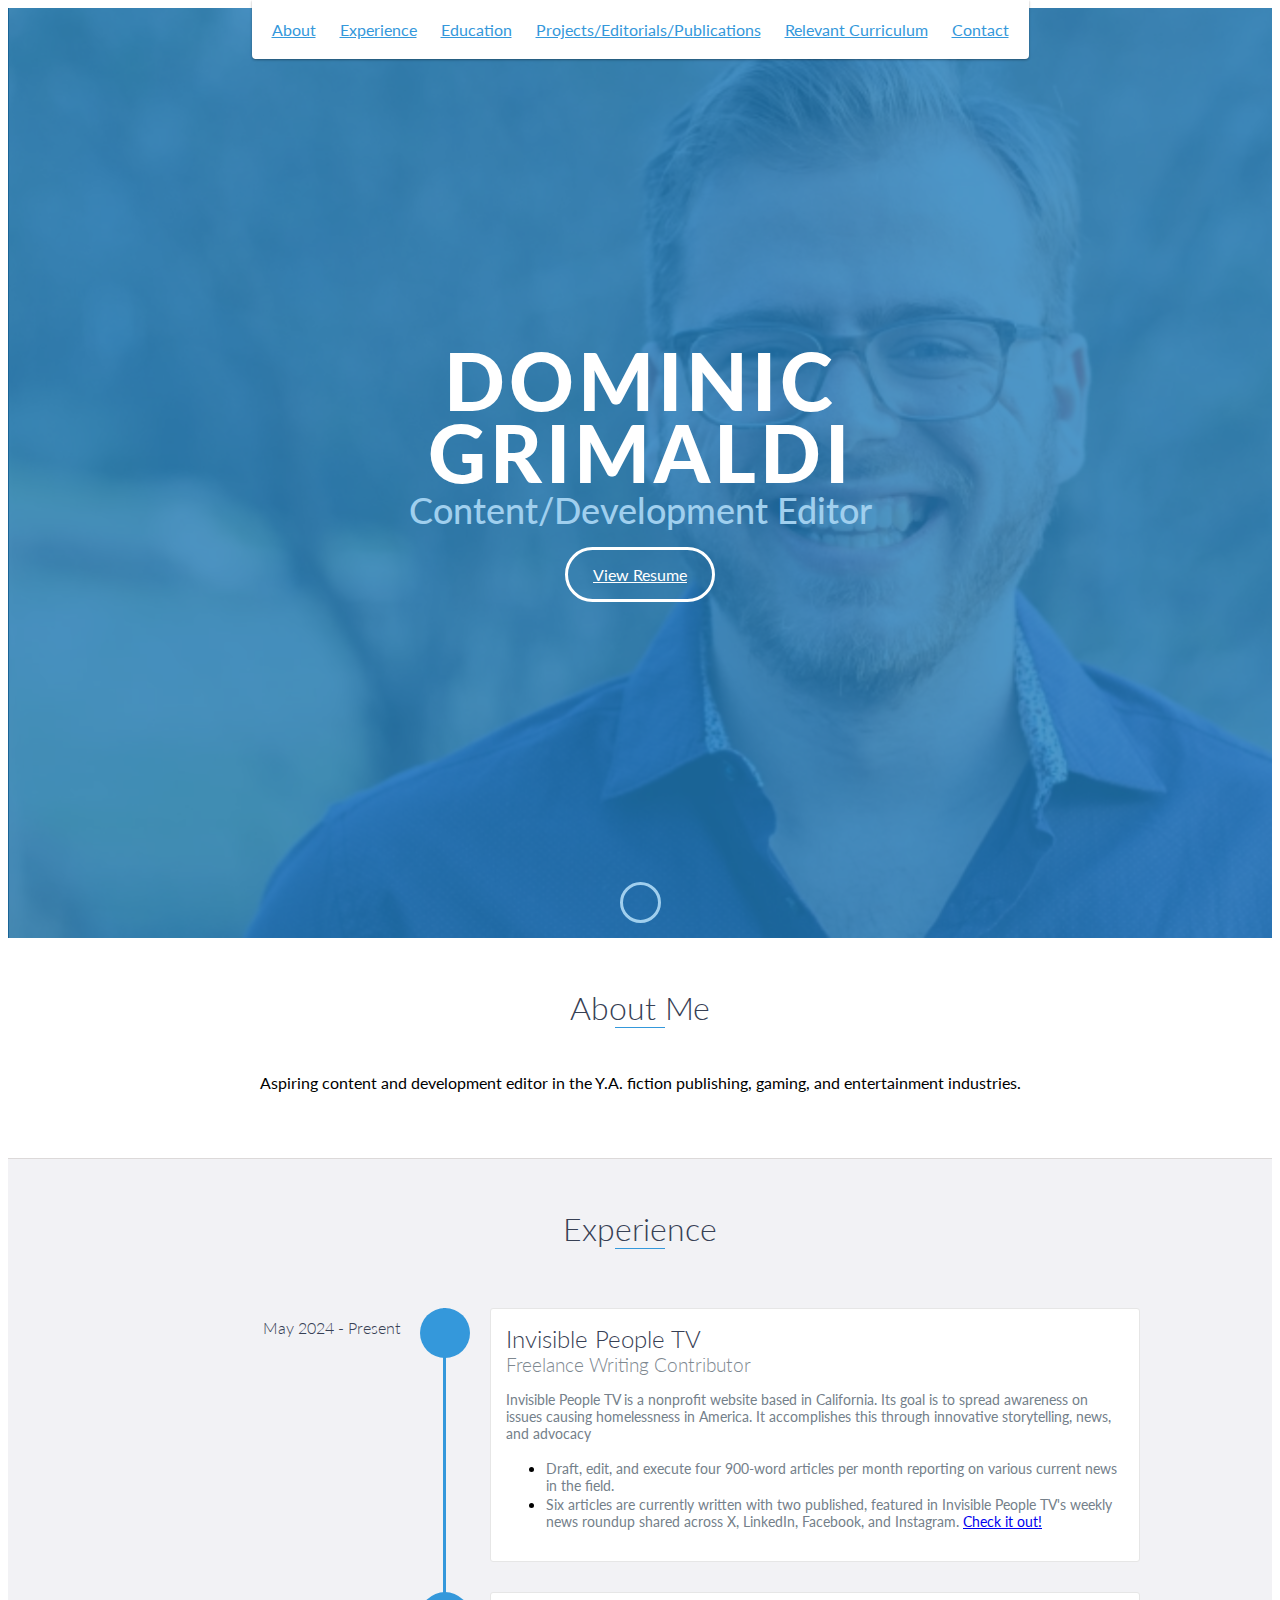
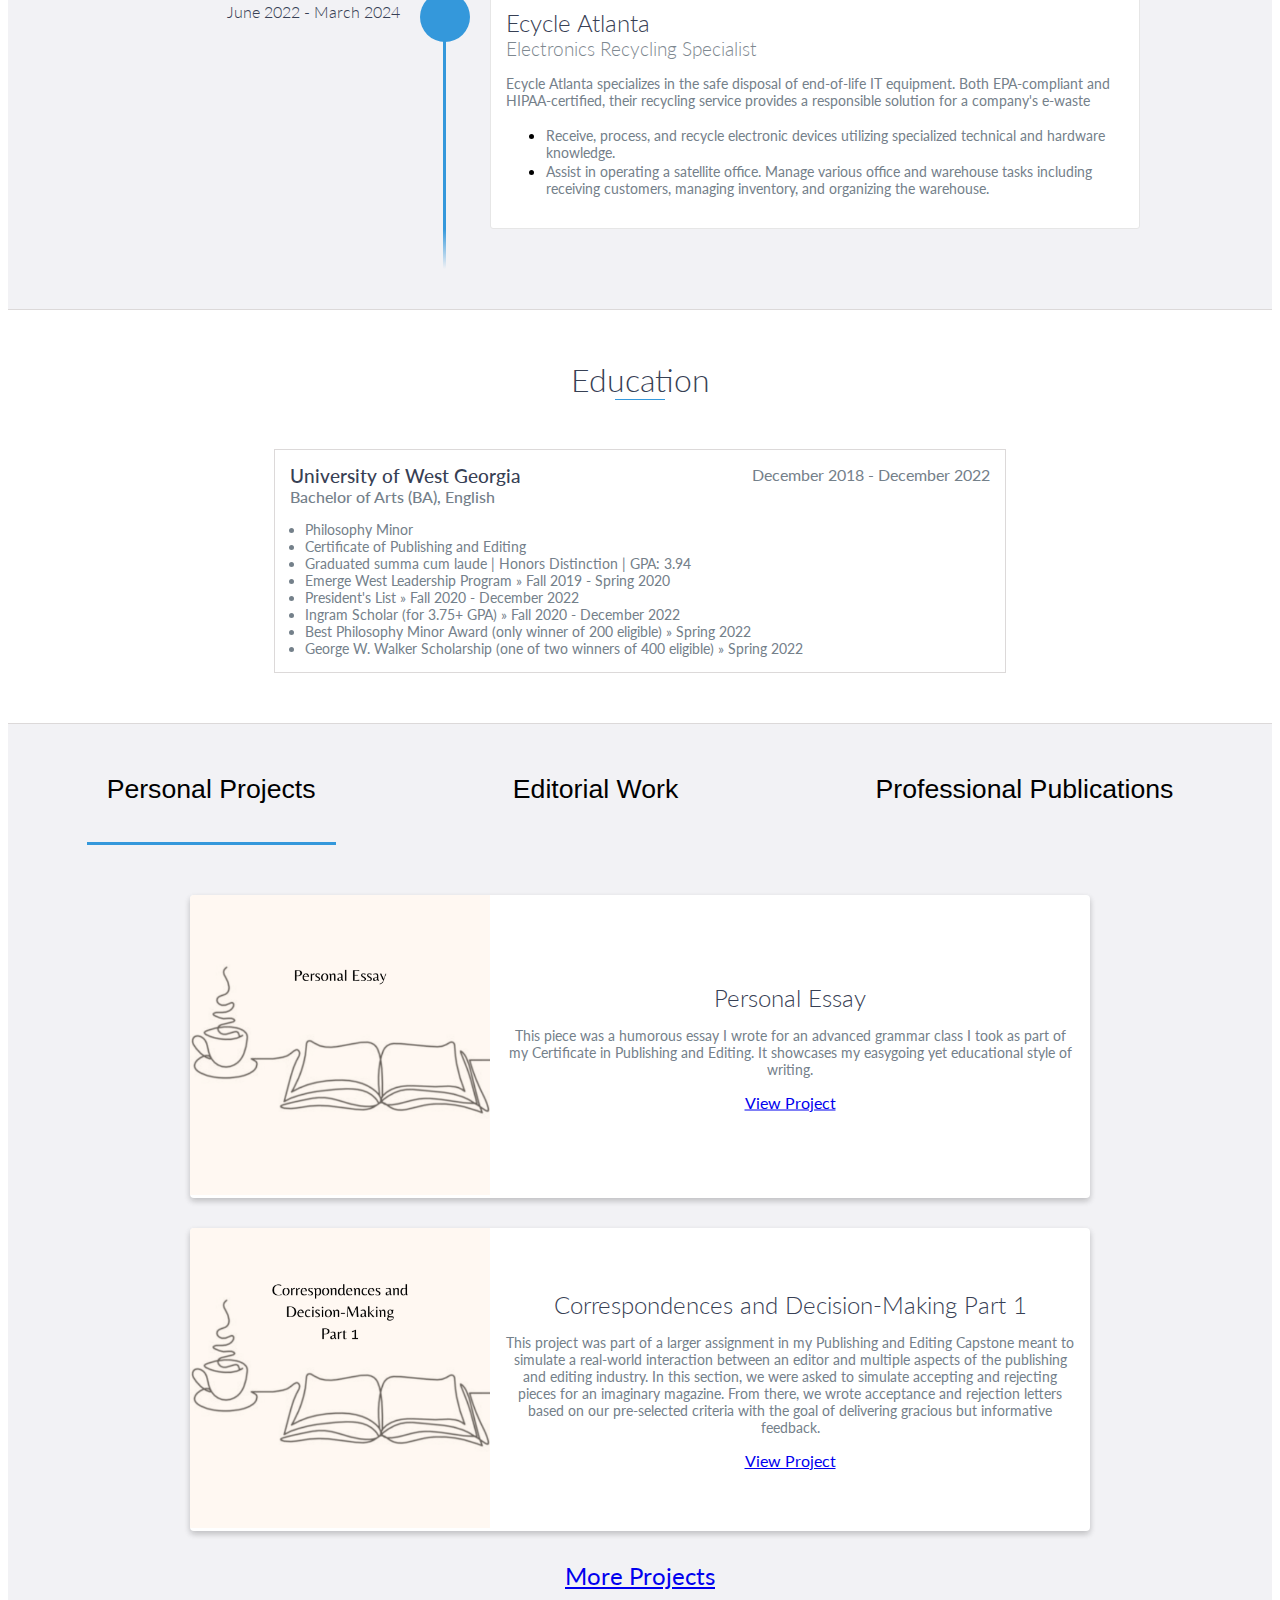
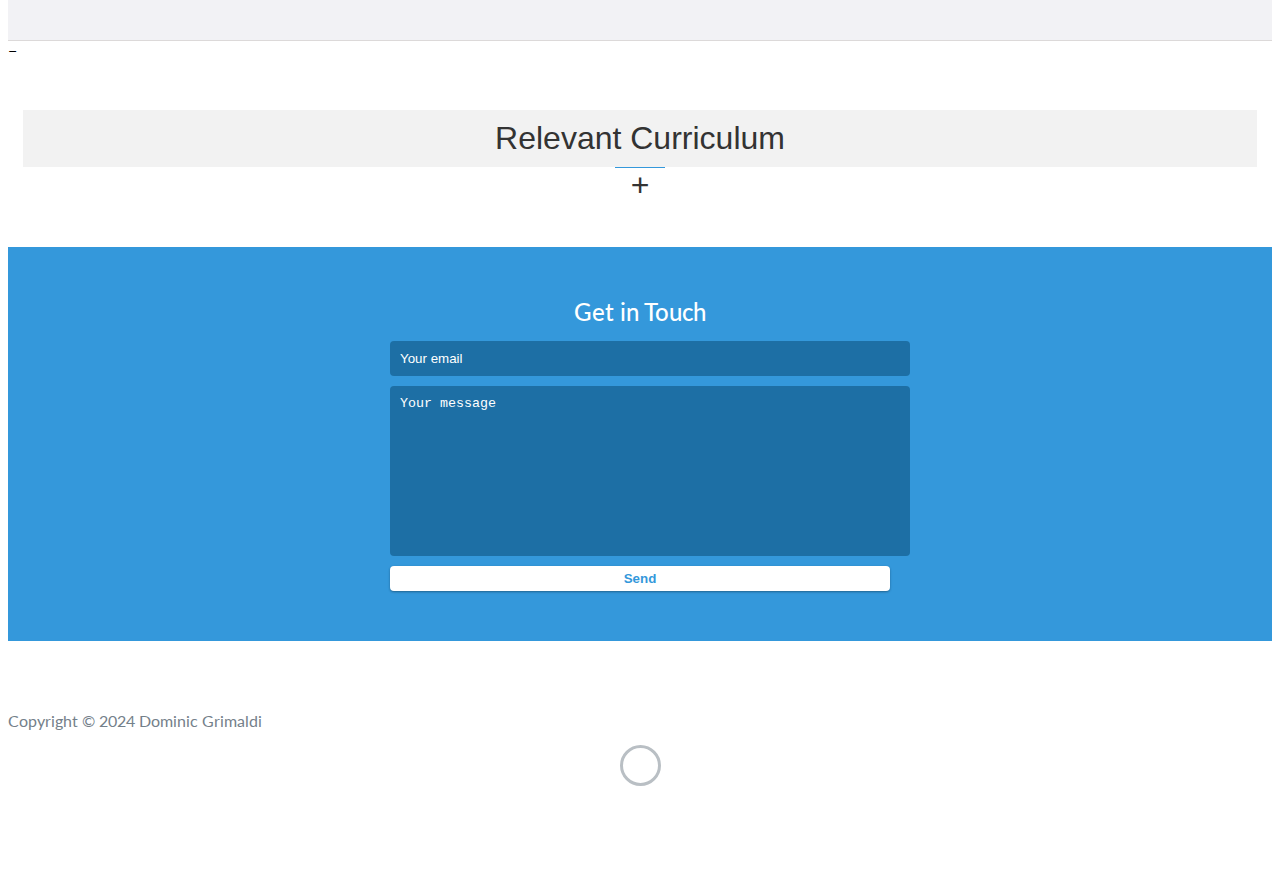
==== index.html @ 91a903ee "Portfolio additions" ====
<!DOCTYPE html>
<html class="no-js" lang="en">

<head>
    <meta charset="utf-8">
    <meta http-equiv="X-UA-Compatible" content="IE=edge">
    <meta name="viewport" content="width=device-width, initial-scale=1">
    <title>Dominic Grimaldi</title>
	<link rel="shortcut icon" href="favicon.ico" type="image/x-icon">
	<link rel="icon" href="favicon.ico" type="image/x-icon">
    <link href="https://fonts.googleapis.com/css?family=Lato:300,400,700,900" rel="stylesheet">
    <link rel="stylesheet" href="libs/font-awesome/css/font-awesome.min.css">
    <link href="css/bootstrap.min.css" rel="stylesheet">
    <link href="css/styles.css" rel="stylesheet">
</head>

<body>
    <div id="mobile-menu-open" class="shadow-large">
        <i class="fa fa-bars" aria-hidden="true"></i>
    </div>
    <!-- End #mobile-menu-toggle -->
    <header>
        <div id="mobile-menu-close">
            <span>Close</span> <i class="fa fa-times" aria-hidden="true"></i>
        </div>
        <ul id="menu" class="shadow">
            <li>
                <a href="#about">About</a>
            </li>
            <li>
                <a href="#experience">Experience</a>
            </li>
            <li>
                <a href="#education">Education</a>
            </li>
            <li>
                <a href="#projectsandmore">Projects/Editorials/Publications</a>
            </li>
            <li>
                <a href="#skills">Relevant Curriculum</a>
            </li>
            <li>
                <a href="#contact">Contact</a>
            </li>
        </ul>
    </header>
    <!-- End header -->

    <div id="lead">
        <div id="lead-content">
            <h1>Dominic Grimaldi</h1>
            <h2>Content/Development Editor</h2>
            <a href="Grimaldi_Dominic_Resume.pdf" target="_blank" class="btn-rounded-white">View Resume</a>
        </div>
        <!-- End #lead-content -->

        <div id="lead-overlay"></div>

        <div id="lead-down">
            <span>
                <i class="fa fa-chevron-down" aria-hidden="true"></i>
            </span>
        </div>
        <!-- End #lead-down -->
    </div>
    <!-- End #lead -->
    <div id="about">
        <h2 class="heading">About Me</h2>
            <div class="container">
                <p>
                    Aspiring content and development editor in the Y.A. fiction publishing, gaming, and entertainment industries.
                </p>
            </div>
    </div>
    <!-- End #about -->

    <div id="experience" class="background-alt">
        <h2 class="heading">Experience</h2>
        <div id="experience-timeline">
            <div data-date="May 2024 - Present">
                <h3>Invisible People TV</h3>
                <h4>Freelance Writing Contributor</h4>
                <p>
                    Invisible People TV is a nonprofit website based in California. Its goal is to spread awareness on issues causing
                    homelessness in America. It accomplishes this through innovative storytelling, news, and advocacy
                </p>
                <ul>
                    <li>
                        <p>Draft, edit, and execute four 900-word articles per month reporting on various current news in the field.</p>
                    </li>
                    <li>
                        <p>Six articles are currently written with two published, featured in Invisible People TV's weekly news roundup
                            shared across X, LinkedIn, Facebook, and Instagram.
                            <a href="https://invisiblepeople.tv/author/dominic-grimaldi/" target="_blank">Check it out!</a></p>
                    </li>
                </ul>
            </div>

            <div data-date="June 2022 - March 2024">
                <h3>Ecycle Atlanta</h3>
                <h4>Electronics Recycling Specialist</h4>
                <p>
                    Ecycle Atlanta specializes in the safe disposal of end-of-life IT equipment. Both EPA-compliant and HIPAA-certified,
their recycling service provides a responsible solution for a company's e-waste
                </p>
                <ul>
                    <li>
                        <p>Receive, process, and recycle electronic devices utilizing specialized technical and hardware knowledge.</p>
                    </li>
                    <li>
                        <p>Assist in operating a satellite office. Manage various office and warehouse tasks including receiving customers,
                            managing inventory, and organizing the warehouse.</p>
                    </li>
                </ul>
            </div>
        </div>
    </div>
    <!-- End #experience -->

    <div id="education">
        <h2 class="heading">Education</h2>

        <div class="education-block">
            <h3>University of West Georgia</h3>
            <span class="education-date">December 2018 - December 2022</span>
            <h4>Bachelor of Arts (BA), English</h4>
            <ul>
                <li>
                    Philosophy Minor
                </li>
                <li>
                    Certificate of Publishing and Editing
                </li>
                <li>
                    Graduated summa cum laude | Honors Distinction | GPA: 3.94
                </li>
                <li>
                    Emerge West Leadership Program » Fall 2019 - Spring 2020
                </li>
                <li>
                    President's List » Fall 2020 - December 2022
                </li>
                <li>
                    Ingram Scholar (for 3.75+ GPA) » Fall 2020 - December 2022
                </li>
                <li>
                    Best Philosophy Minor Award (only winner of 200 eligible) » Spring 2022
                </li>
                <li>
                    George W. Walker Scholarship (one of two winners of 400 eligible) » Spring 2022
                </li>
            </ul>
        </div>
    </div>
    <!-- End #education -->
    
    <div class="options background-alt" id="projectsandmore">
        <button class="option active" data-content="content1"><h2 class="localheading">Personal Projects</h2></button>
        <button class="option" data-content="content2"><h2 class="localheading">Editorial Work</h2></button>
        <button class="option" data-content="content3"><h2 class="localheading">Professional Publications</h2></button>
    </div>
    <div class="content">
        <div id="content1" class="content-item active">
            <div class="background-alt"  id="projects">
                <div class="container">
                    <div class="row">
                        <div class="project shadow-large">
                            <div class="project-image">
                                <img src="images/personalessay.png" class="changeresolution" />
                            </div>
                            <div class="project-info">
                                <h3>Personal Essay</h3>
                                <p>
                                    This piece was a humorous essay I wrote for an advanced grammar class I took as part of my Certificate in Publishing and Editing. It showcases my easygoing yet educational style of writing.
                                </p>
                                <a href="personalprojects/Personal Essay.pdf" target="_blank">View Project</a>
                            </div>
                        </div>
                        <div class="project shadow-large">
                            <div class="project-image">
                                <img src="images/correspondences.png" class="changeresolution" />
                            </div>
                            <div class="project-info">
                                <h3>Correspondences and Decision-Making Part 1</h3>
                                <p>
                                    This project was part of a larger assignment in my Publishing and Editing Capstone meant to simulate a real-world interaction between an editor and multiple aspects of the publishing and editing industry. In this section, we were asked to simulate accepting and rejecting pieces for an imaginary magazine. From there, we wrote acceptance and rejection letters based on our pre-selected criteria with the goal of delivering gracious but informative feedback.
                                </p>
                                <a href="personalprojects/Correspondences and Decision Making.pdf" target="_blank">View Project</a>
                            </div>
                        </div>
                        <a href="personalprojects.html" style="font-size: 150%;" target="_blank">More Projects</a>
                    </div>
                </div>
            </div>
        </div>
        <div id="content2" class="content-item">
            <div id="edit" class="background-alt">
                <div class="container">
                    <div class="row">
                        <div class="project shadow-large">
                            <div class="project-image">
                                <img src="images/downfall.png" class="changeresolution" />
                            </div>
                            <div class="project-info">
                                <h3>Down Fall of Invisible Man</h3>
                                <p>
                                    This student focused on Ellison's Invisible Man and made a case for his devolution into madness as a result of a double standard of both loving and hating the white patriarchy he labored under. As one of the copyeditors for this piece, my goal was to offer mostly content-based feedback, though some of my suggestions were grammatical in areas I felt needed further linguistic clarity.
                                </p>
                                <a href="https://docs.google.com/document/d/1wce3m8jH_zHhz4_4Glh6GTr6IhdbLRXE/" target="_blank">View Editorial</a>
                            </div>
                        </div>
                        <div class="project shadow-large">
                            <div class="project-image">
                                <img src="images/lightinaugust.png" class="changeresolution" />
                            </div>
                            <div class="project-info">
                                <h3>Light in August</h3>
                                <p>
                                    This student made a strong argument for the dangers of weaponized religion in their study of Faulkner's A Light in August. My suggestions were mostly based on content clarity and ensuring the audience knew why religions being weaponized and used as justification for dubious causes was a relevant issue.
                                </p>
                                <a href="https://docs.google.com/document/d/1hrR3nnO7s4xQ4zA4Ju2YWh6-x_8G3rk5/" target="_blank">View Editorial</a>
                            </div>
                        </div>
                        <a href="editorialwork.html" style="font-size: 150%;" target="_blank">Additional Editorials</a>
                    </div>
                </div>
            </div>
        </div>
        <div id="content3" class="content-item">
            <div id="edit" class="background-alt">
                <div class="container">
                    <div class="row">
                        <div class="project shadow-large">
                            <div class="project-image">
                                <img src="images/HUDproposal.png" class="changeresolution" />
                            </div>
                            <div class="project-info">
                                <h3>HUD Proposes Law Change</h3>
                                <p>
                                    This publication brings awareness to the reinstatement of 2013 fair housing guidelines to combat discrimination and support unhoused individuals, especially considering those with conviction histories. The rollback provided more stable housing opportunities to former convicts and attempts to reduce homelessness. 
                                </p>
                                <a href="professionalpublications/HUD Proposes Law Change.pdf" target="_blank">View Publication</a>
                            </div>
                        </div>
                        <div class="project shadow-large">
                            <div class="project-image">
                                <img src="images/lawSB4.jpg" class="changeresolution" />
                            </div>
                            <div class="project-info">
                                <h3>Law SB4</h3>
                                <p>
                                    I wrote this piece to highlight the importance and impact of California's recently passed SB4 law, which addresses the state's critical low-income housing shortage. The law simplifies and expedites the process for nonprofit organizations, particularly faith-based institutions, to rezone unused land for affordable housing projects. This is a crucial step toward mitigating homelessness, as these projects were often delayed by the lengthy and costly approval processes imposed by the California Environmental Quality Act (CEQA).
                                </p>
                                <a href="professionalpublications/Law SB4.pdf" target="_blank">View Publication</a>
                            </div>
                        </div>
                        <a href="publications.html" style="font-size: 150%;" target="_blank">Other Publications</a>
                    </div>
                </div>
            </div>
        </div>
    </div>

    <div id="skills">
        <button type="button" class="collapsible-btn heading">Relevant Curriculum</button>
        <!-- <h2 class="heading">Relevant Curriculum</h2> -->
        <div class="collapsible-content">
            <ul>
                <li>American Literature I: American Rhapsody</li>
                <li>American Literature II: American Crime (honors)</li>
                <li>American Literature: Free Will</li>
                <li>British Literature I: Political Bodies</li>
                <li>British Literature II: Post Colonial (honors)</li>
                <li>Creative Writing (honors), Introduction</li>
                <li>Creative Writing: Fiction (honors), Introduction</li>
                <li>Critical Thinking</li>
                <li>English Composition I & II</li>
                <li>Ethics, Introduction</li>
                <li>General Psychology (honors), Introduction</li>
                <li>Literature, Introduction</li>
                <li>Literature, Pirates of the Caribbean (honors), Introduction</li>
                <li>Philosophy, Introduction</li>
                <li>Political Philosophy</li>
                <li>Public Speaking</li>
                <li>Publishing and Editing</li>
                <li>Research and Methodology</li>
                <li>Senior Seminar, Crime</li>
                <li>Sophomore Honors Colloquium: Inquiry</li>
                <li>Studies of the English Language: Grammar</li>
                <li>Technology for Editors and Writers</li>
                <li>World Literature (honors)</li>
            </ul>
        </div>
    </div>

    <div id="contact">
        <h2>Get in Touch</h2>
        <div id="contact-form">
            <form method="POST" action="https://formspree.io/f/mzzppgqk">
                <input type="hidden" name="_subject" value="Contact request from personal website" />
                <input type="email" name="_replyto" placeholder="Your email" required>
                <textarea name="message" placeholder="Your message" required></textarea>
                <button type="submit">Send</button>
            </form>
        </div>
        <!-- End #contact-form -->
    </div>
    <!-- End #contact -->

    <footer>
        <div class="container">
            <div class="row">
                <div class="col-sm-5 copyright">
                    <p>
                        Copyright &copy; <span id="current-year">2024</span> Dominic Grimaldi
                    </p>
                </div>
                <div class="col-sm-2 top">
                    <span id="to-top">
                        <i class="fa fa-chevron-up" aria-hidden="true"></i>
                    </span>
                </div>
                <div class="col-sm-5 social">
                    <ul>
                        <li>
                            <a href="https://www.linkedin.com/in/dominic-grimaldi-6a65991a3/" target="_blank"><i class="fa fa-linkedin" aria-hidden="true"></i></a>
                        </li>
                    </ul>
                </div>
            </div>
        </div>
    </footer>
    <!-- End footer -->

    <script src="https://ajax.googleapis.com/ajax/libs/jquery/1.12.4/jquery.min.js"></script>
    <script src="js/scripts.min.js"></script>
</body>

</html>
---- css/styles.css ----
/*!
    Title: Dev Portfolio Template
    Version: 1.2.2
    Last Change: 03/25/2020
    Author: Ryan Fitzgerald
    Repo: https://github.com/RyanFitzgerald/devportfolio-template
    Issues: https://github.com/RyanFitzgerald/devportfolio-template/issues

    Description: This file contains all the styles associated with the page
    that don't come from third party libraries. This file gets compiled using
    Gulp and send to the /css folder which is then loaded on the page.
*/body{font-family:'Lato', sans-serif;font-size:16px}body.active{overflow:hidden;z-index:-1}.no-js #experience-timeline>div{background:#fff;padding:10px;margin-bottom:10px;border:1px solid #dcd9d9}.no-js #experience-timeline>div h3{font-size:1.5em;font-weight:300;color:#374054;display:inline-block;margin:0}.no-js #experience-timeline>div h4{font-size:1.2em;font-weight:300;color:#7e8890;margin:0 0 15px 0}.no-js #experience-timeline>div p{color:#74808a;font-size:0.9em;margin:0}.no-js #experience-timeline:before,.no-js #experience-timeline:after{content:none}@keyframes dropHeader{0%{transform:translateY(-100%)}100%{transform:translateY(0)}}header{position:absolute;top:0;left:0;right:0;text-align:center;z-index:10;animation-name:dropHeader;animation-iteration-count:1;animation-timing-function:ease;animation-duration:0.75s}header ul{display:inline-block;background:#fff;text-align:center;padding:10px;margin:0;border-bottom-right-radius:4px;border-bottom-left-radius:4px}header li{display:inline-block}header a{display:block;color:#3498db;padding:10px}header a:hover{color:#217dbb;text-decoration:none;background:#eee;border-radius:4px}header a:focus{color:#3498db;text-decoration:none}header.active{display:block}header.sticky{position:fixed;z-index:999}#menu.active{display:block}#mobile-menu-open{display:none;cursor:pointer;position:fixed;right:15px;top:10px;color:#3498db;font-size:1.5em;z-index:20;padding:0 7px;border-radius:4px;background:#fff}#mobile-menu-close{display:none;text-align:right;width:100%;background:#fff;font-size:1.5em;padding-right:15px;padding-top:10px;cursor:pointer;color:#3498db}#mobile-menu-close span{font-size:0.5em;text-transform:uppercase}#mobile-menu-close i{vertical-align:middle}footer{padding:50px 0}.copyright{padding-top:20px}.copyright p{margin:0;color:#74808a}.top{text-align:center}.top span{cursor:pointer;display:block;margin:15px auto 0 auto;width:35px;height:35px;border-radius:50%;border:3px solid #b9bfc4;text-align:center}.top i{color:#74808a}.social{text-align:right}.social ul{margin:5px 0 0 0;padding:0}.social li{display:inline-block;font-size:1.25em;list-style:none}.social a{display:block;color:#74808a;padding:10px}.social a:hover{color:#3498db}.btn-rounded-white{display:inline-block;color:#fff;padding:15px 25px;border:3px solid #fff;border-radius:30px;transition:.5s ease all}.btn-rounded-white:hover{color:#3498db !important;background:#fff;text-decoration:none}.btn-rounded-white:focus{color: #fff; text-decoration: none;}.shadow{box-shadow:0 1px 3px rgba(0,0,0,0.12),0 1px 2px rgba(0,0,0,0.24)}.shadow-large{box-shadow:0 3px 6px rgba(0,0,0,0.08),0 3px 6px rgba(0,0,0,0.15)}.heading{position:relative;display:inline-block;font-size:2em;font-weight:300;margin:0 0 30px 0}.heading:after{position:absolute;content:'';top:100%;height:1px;width:50px;left:0;right:0;margin:0 auto;background:#3498db}.background-alt{background:#f2f2f5}#lead{position:relative;height:100vh;min-height:500px;max-height:1080px;background:url(../images/Dominic.PNG);background-size:cover;padding:15px;overflow:hidden}#lead-content{position:absolute;z-index:10;top:50%;left:50%;transform:translate(-50%, -50%);text-align:center}#lead-content h1,#lead-content h2{margin:0}#lead-content h1{color:#fff;font-weight:900;font-size:5em;text-transform:uppercase;letter-spacing:0.05em;line-height:0.9em}#lead-content h2{color:#a0cfee;font-weight:500;font-size:2.25em;margin-bottom:15px}#lead-overlay{position:absolute;height:100%;width:100%;top:0;right:0;bottom:0;left:0;background:rgba(33,125,187,0.8);z-index:1}#lead-down{position:absolute;left:0;right:0;width:100%;text-align:center;z-index:10;bottom:15px;color:#fff}#lead-down span{cursor:pointer;display:block;margin:0 auto;width:35px;height:35px;border-radius:50%;border:3px solid #a0cfee;text-align:center}#lead-down i{animation:pulsate 1.5s ease;animation-iteration-count:infinite;padding-top:5px}@keyframes pulsate{0%{transform:scale(1, 1)}50%{transform:scale(1.2, 1.2)}100%{transform:scale(1, 1)}}#about{padding:50px 15px;text-align:center;border-bottom:1px solid #dcd9d9}#about h2{color:#374054}#experience{padding:50px 15px;text-align:center;border-bottom:1px solid #dcd9d9}#experience h2{color:#374054}#experience-timeline{margin:30px auto 0 auto;position:relative;max-width:1000px}#experience-timeline:before{position:absolute;content:'';top:0;bottom:0;left:303px;right:auto;height:100%;width:3px;background:#3498db;z-index:0}#experience-timeline:after{position:absolute;content:'';width:3px;height:40px;background:#3498db;background:linear-gradient(to bottom, #3498db, rgba(52,152,219,0));top:100%;left:303px}.vtimeline-content{margin-left:350px;background:#fff;border:1px solid #e6e6e6;padding:15px;border-radius:3px;text-align:left}.vtimeline-content h3{font-size:1.5em;font-weight:300;color:#374054;display:inline-block;margin:0}.vtimeline-content h4{font-size:1.2em;font-weight:300;color:#7e8890;margin:0 0 15px 0}.vtimeline-content p{color:#74808a;font-size:0.9em;margin:0}.vtimeline-point{position:relative;display:block;vertical-align:top;margin-bottom:30px}.vtimeline-icon{position:relative;color:#fff;width:50px;height:50px;background:#3498db;border-radius:50%;float:left;z-index:99;margin-left:280px}.vtimeline-icon i{display:block;font-size:2em;margin-top:10px}.vtimeline-date{width:260px;text-align:right;position:absolute;left:0;top:10px;font-weight:300;color:#374054}#education{padding:50px 15px 20px 15px;border-bottom:1px solid #dcd9d9;text-align:center}#education h2{color:#374054;margin-bottom:50px}.education-block{max-width:700px;margin:0 auto 30px auto;padding:15px;border:1px solid #dcd9d9;text-align:left}.education-block h3{font-weight:500;float:left;margin:0;color:#374054}.education-block span{color:#74808a;float:right}.education-block h4{color:#74808a;clear:both;font-weight:500;margin:0 0 15px 0}.education-block p,.education-block ul{margin:0;color:#74808a;font-size:0.9em}.education-block ul{padding:0 0 0 15px}#projects{padding:50px 15px;border-bottom:1px solid #dcd9d9;text-align:center}#projects h2{color:#374054;margin-bottom:50px}.project{position:relative;max-width:900px;margin:0 auto 30px auto;overflow:hidden;background:#fff;border-radius:4px}.project-image{float:left}.project-info{position:absolute;top:50%;transform:translateY(-50%);margin-left:300px;padding:15px}.project-info h3{font-size:1.5em;font-weight:300;color:#374054;margin:0 0 15px 0}.project-info p{color:#74808a;margin:0 0 15px 0;font-size:0.9em}.no-image .project-info{position:relative;margin:0;padding:30px 15px;transform:none}#more-projects{display:none}#skills{padding:50px 15px;text-align:center}#skills h2{color:#374054;margin-bottom:50px}#skills ul{display:block;margin:0 auto;padding:0;max-width:800px}#skills li{display:inline-block;margin:7px;padding:5px 10px;color:#374054;background:#e4e4ea;list-style:none;cursor:default;font-size:1.2em}#contact{padding:50px 15px;background:#3498db;text-align:center}#contact h2{margin:0 0 15px 0;color:#fff;font-weight:500}#contact-form{max-width:500px;margin:0 auto}#contact-form input,#contact-form textarea{display:block;width:100%;padding:10px;border-radius:4px;border:none;margin-bottom:10px;background:#1d6fa5;color:#fff;transition:.5s ease all}#contact-form input::-webkit-input-placeholder,#contact-form textarea::-webkit-input-placeholder{color:#fff}#contact-form input:-moz-placeholder,#contact-form textarea:-moz-placeholder{color:#fff;opacity:1}#contact-form input::-moz-placeholder,#contact-form textarea::-moz-placeholder{color:#fff;opacity:1}#contact-form input:-ms-input-placeholder,#contact-form textarea:-ms-input-placeholder{color:#fff}#contact-form input:focus,#contact-form textarea:focus{outline:none;background:#16527a}#contact-form textarea{height:150px;resize:none}#contact-form button{display:block;width:100%;background:#fff;border-radius:4px;padding:5px 10px;border:none;color:#3498db;font-weight:700;box-shadow:0 1px 3px rgba(0,0,0,0.12),0 1px 2px rgba(0,0,0,0.24);transition:.5s ease all}#contact-form button:hover{box-shadow:0 10px 20px rgba(0,0,0,0.19),0 6px 6px rgba(0,0,0,0.23)}.optional-section{padding:50px 15px;text-align:center;border-top:1px solid #dcd9d9}.optional-section h2{color:#374054}.optional-section-block{max-width:700px;margin:0 auto 30px auto;padding:15px;border:1px solid #dcd9d9;background:#fff;text-align:left}.optional-section-block h3{font-weight:500;margin:0 0 15px 0;color:#374054}.optional-section-block h4{color:#74808a;clear:both;font-weight:500;margin:0 0 15px 0}.optional-section-block p,.optional-section-block ul{margin:0 0 15px 0;color:#74808a;font-size:0.9em}.optional-section-block ul{padding:0 0 0 15px}@media only screen and (max-width: 750px){#experience-timeline:before,#experience-timeline:after{left:23px}.vtimeline-date{width:auto;text-align:left;position:relative;margin-bottom:15px;display:block;margin-left:70px}.vtimeline-icon{margin-left:0}.vtimeline-content{margin-left:70px}}@media only screen and (max-width: 992px){#lead{height:auto;min-height:auto;max-height:auto;padding:100px 15px}#lead-content{position:relative;transform:none;left:auto;top:auto}#lead-content h1{font-size:3em}#lead-content h2{font-size:1.75em}}@media only screen and (max-width: 768px){header{position:fixed;display:none;z-index:999;animation:none;bottom:0;height:100%}#mobile-menu-open,#mobile-menu-close{display:block}#menu{height:100%;overflow-y:auto;box-shadow:none;border-radius:0;width:100%}#menu li{display:block;margin-bottom:10px}#lead-content h1{font-size:2em}#lead-content h2{font-size:1.3em}#lead-content a{padding:10px 20px}#lead-down{display:none}.education-block h3,.education-block span{float:none}.project-image{display:none}.project-info{position:relative;margin:0;padding:30px 15px;top:auto;transform:none}footer{text-align:center}.social{text-align:center}}@media only screen and (max-width: 480px){#lead-content h1{font-size:1.5em}#lead-content h2{font-size:1em}#lead-content a{font-size:0.9em;padding:5px 10px}}

@media (orientation:landscape){
    #backbutton {
        width: 7% !important;
    }
}

.options {
    display: flex;
    justify-content: space-around;
    
}

.option {
    padding: 10px 20px;
    cursor: pointer;
    border: none;
    background-color: transparent;
    position: relative;
    margin-top: 40px;
}

.option.active::after {
    content: '';
    position: absolute;
    bottom: 0;
    left: 0;
    right: 0;
    height: 3px;
    background-color: #3498db;
}

.content-item {
    display: none;
}

.content-item.active {
    display: block;
}

.localheading{position:relative;display:inline-block;font-size:100%;font-weight:300;margin:0 0 30px 0}

@media (orientation:landscape){
    .localheading{font-size:200%;}
}

.changeresolution {
    width: 300px;
    height: 300px;
}

#edit{padding:50px 15px;text-align:center}#edit h2{color:#374054;margin-bottom:50px}
#edit ul{display:block;margin:0 auto;padding:0;max-width:800px}
#edit li{display:inline-block;margin:7px;padding:5px 10px;color:#374054;background:#e4e4ea;list-style:none;cursor:default;font-size:1.2em}

/* Collapsing content */
.collapsible-content {
    display: none;
    margin-top: 10px;
}

.collapsible-content ul {
    list-style-type: none; /* Remove bullets */
    padding-left: 0;
}

/* Style the button */
.collapsible-btn {
    background-color: #f2f2f2;
    color: #333;
    cursor: pointer;
    padding: 10px 15px;
    border: none;
    outline: none;
    width: 100%;
}

.collapsible-btn:after {
    content: '\002B'; /* Unicode character for "plus" sign (+) */
    float: right;
}

.active:after {
    content: "\2212"; /* Unicode character for "minus" sign (−) */
}
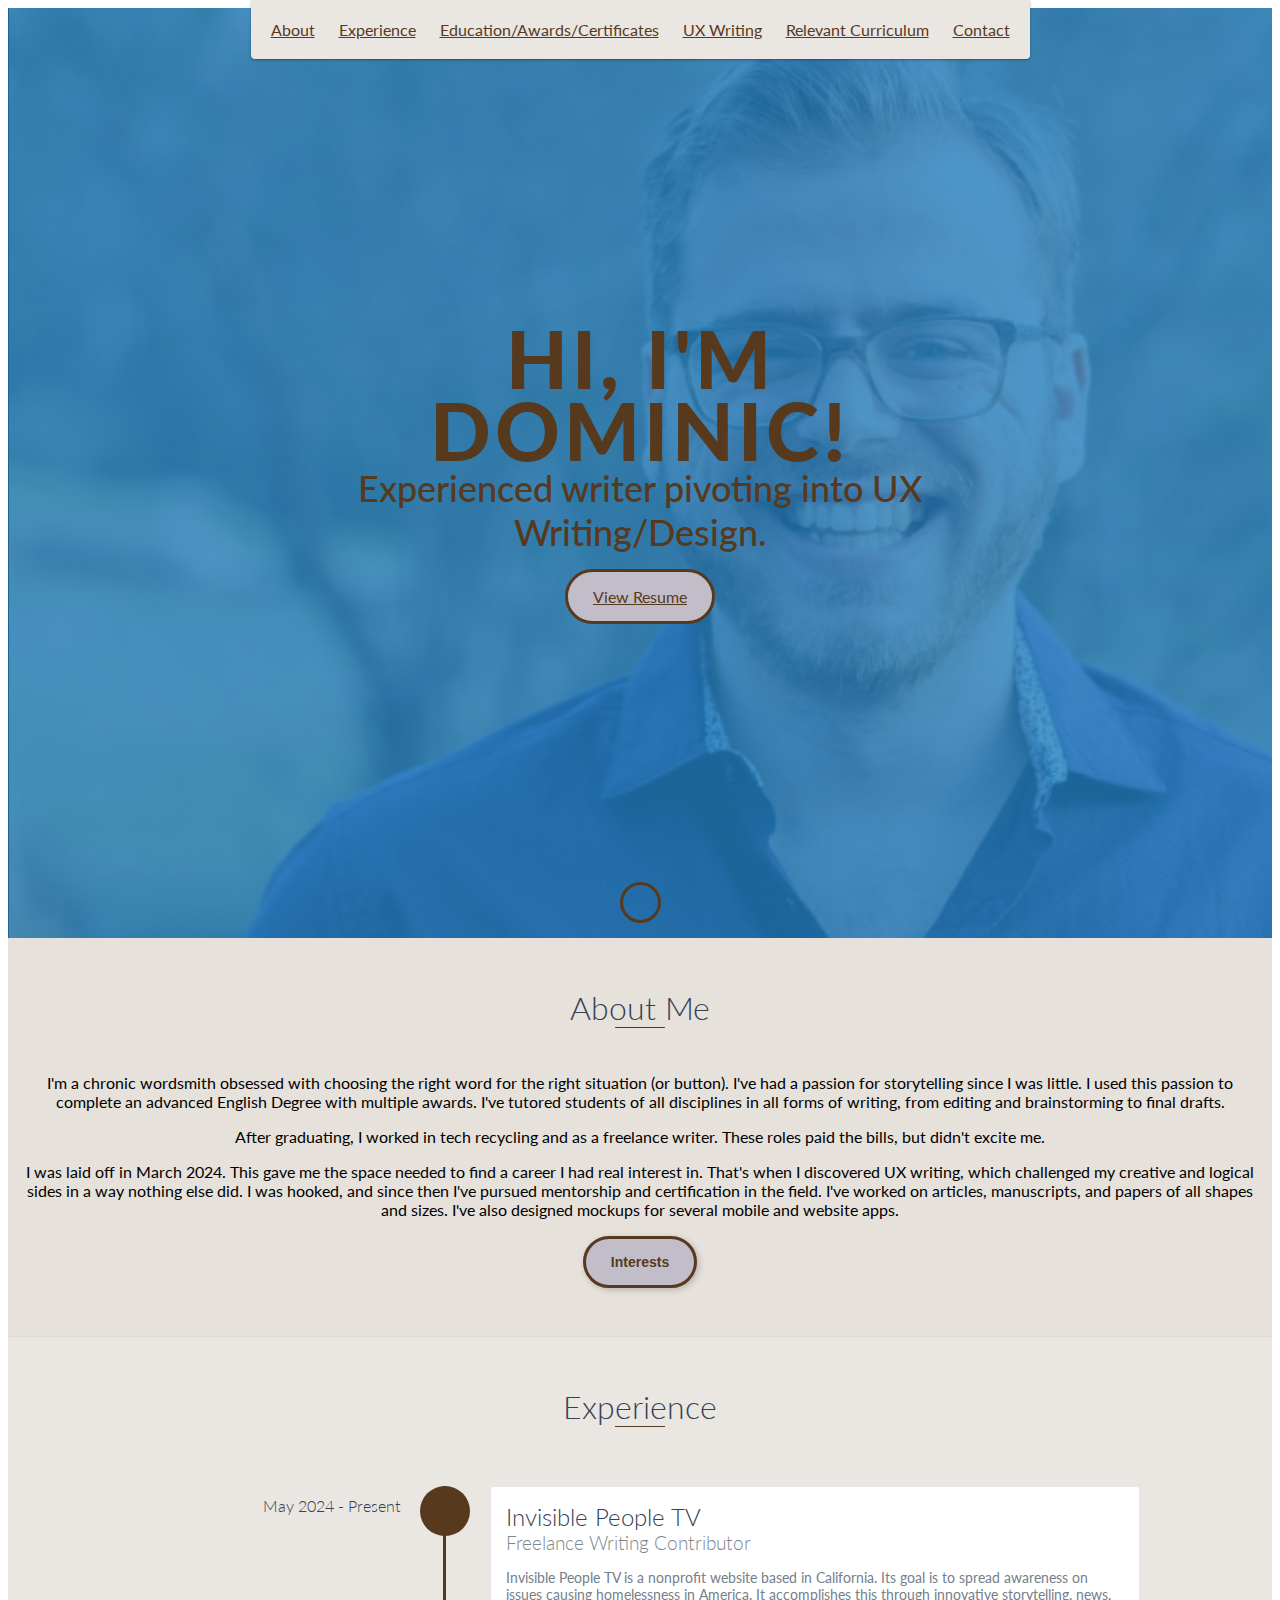
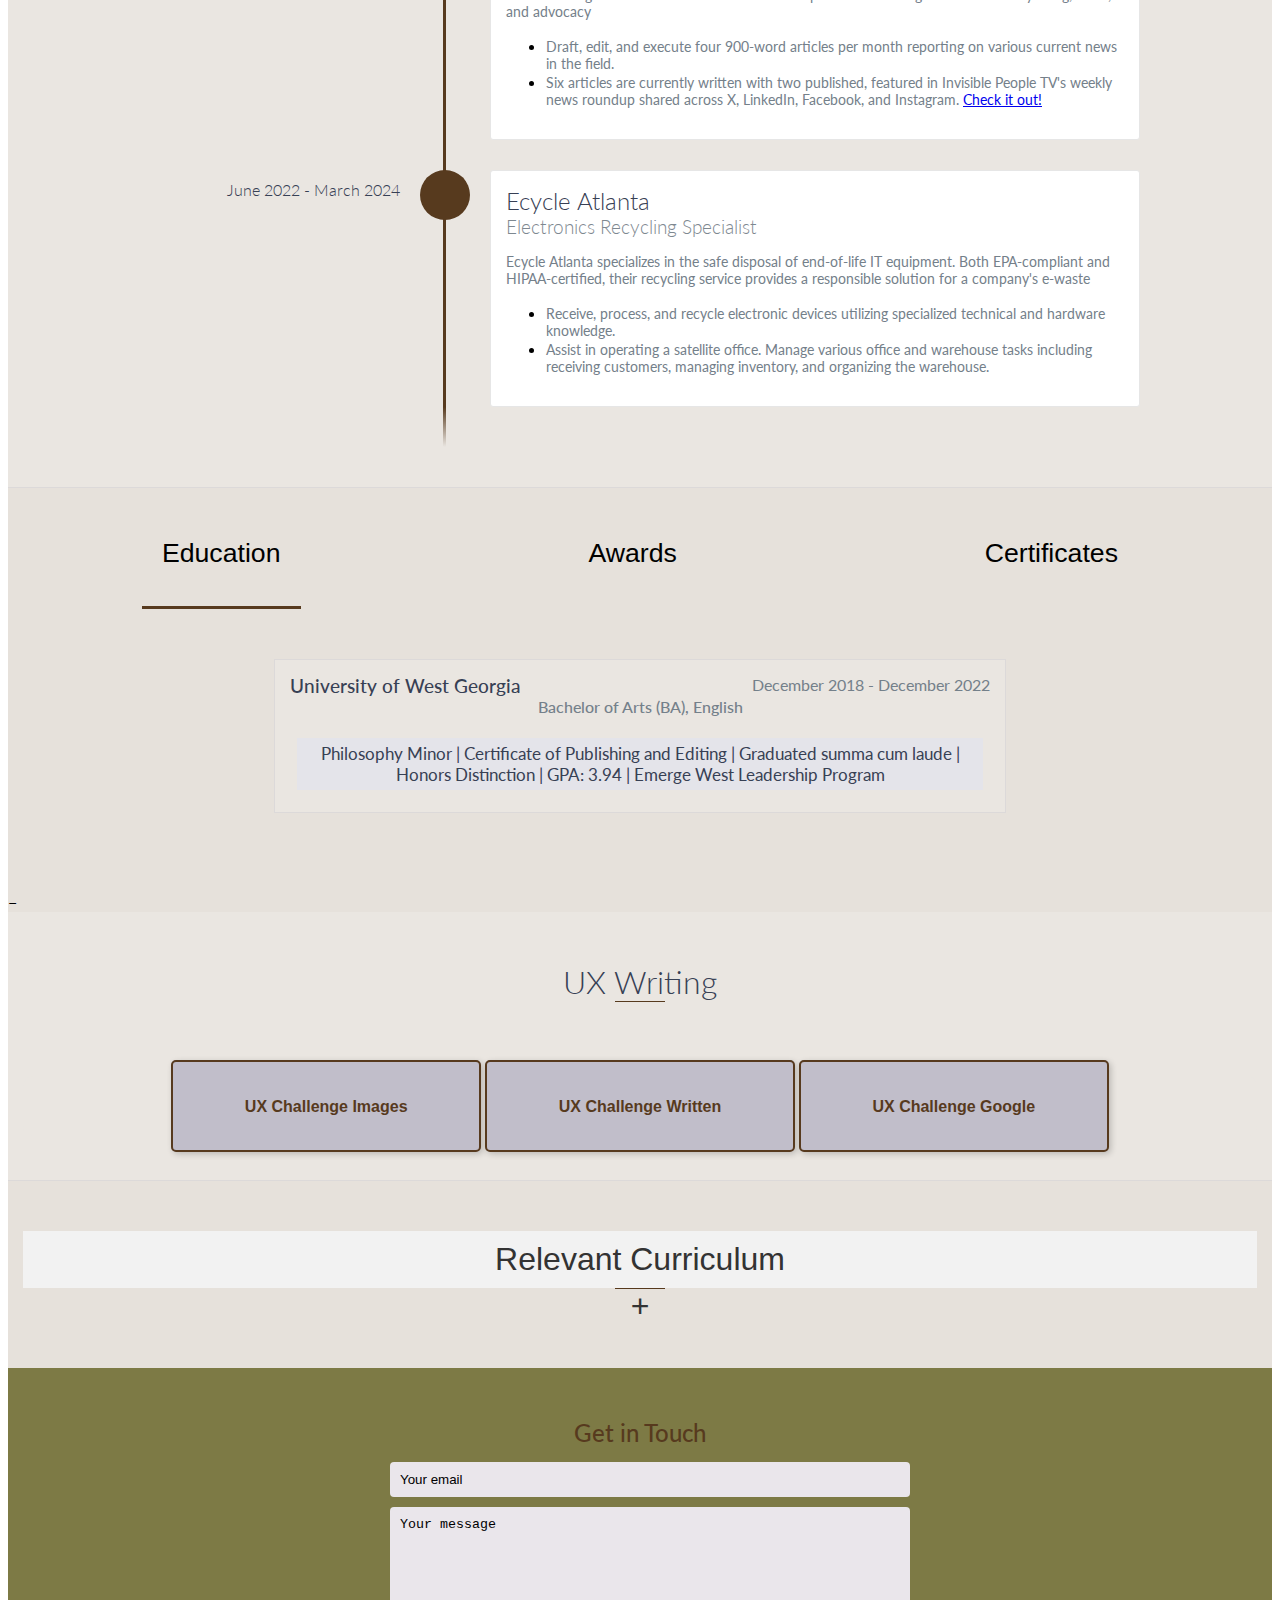
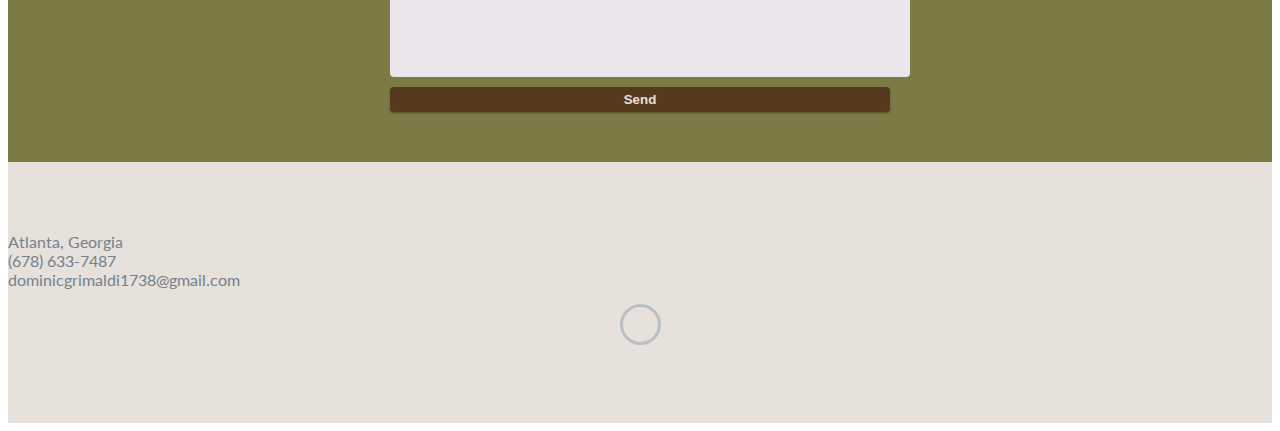
==== commit e608ee70: "swap theme and make JS" ====
--- a/index.html
+++ b/index.html
@@ -31,10 +31,10 @@
                 <a href="#experience">Experience</a>
             </li>
             <li>
-                <a href="#education">Education</a>
-            </li>
-            <li>
-                <a href="#projectsandmore">Projects/Editorials/Publications</a>
+                <a href="#projectsandmore">Education/Awards/Certificates</a>
+            </li>
+            <li>
+                <a href="#education">UX Writing</a>
             </li>
             <li>
                 <a href="#skills">Relevant Curriculum</a>
@@ -48,8 +48,8 @@
 
     <div id="lead">
         <div id="lead-content">
-            <h1>Dominic Grimaldi</h1>
-            <h2>Content/Development Editor</h2>
+            <h1 style="color: #573a1e;">Hi, I'm Dominic!</h1>
+            <h2 style="color: #573a1e;">Experienced writer pivoting into UX Writing/Design.</h2>
             <a href="Grimaldi_Dominic_Resume.pdf" target="_blank" class="btn-rounded-white">View Resume</a>
         </div>
         <!-- End #lead-content -->
@@ -68,9 +68,32 @@
         <h2 class="heading">About Me</h2>
             <div class="container">
                 <p>
-                    Aspiring content and development editor in the Y.A. fiction publishing, gaming, and entertainment industries.
+                    I'm a chronic wordsmith obsessed with choosing the right word for the right situation (or button). I've had a passion for storytelling since I was little. I used this passion to complete an advanced English Degree with multiple awards. I've tutored students of all disciplines in all forms of writing, from editing and brainstorming to final drafts. </p>
+                <p>
+                    After graduating, I worked in tech recycling and as a freelance writer. These roles paid the bills, but didn't excite me. 
                 </p>
-            </div>
+                <p>I was laid off in March 2024. This gave me the space needed to find a career I had  real interest in. That's when I discovered UX writing, which challenged my creative and logical sides in a way nothing else did. I was hooked, and since then I've pursued mentorship and certification in the field. 
+                    I've worked on articles, manuscripts, and papers of all shapes and sizes. I've also designed mockups for several mobile and website apps. 
+                </p>
+                <div class="tooltip-container">
+                    <p><span class="tooltip-trigger" onclick="toggleTooltip()">Interests</span></p>
+                    <div class="tooltip-content" id="tooltip">
+                        <p>I enjoy reading, chances are I've devoured a new book every week. Writing comes slowly, but drafting my own novel has been a lifelong dream. </p>
+                        <p>Books are my favorite way to relax, but any well written movie or show will catch my attention (and maybe tears). </p>
+                        <p>I'm an amateur tabletop and PC gamer. It's a labor of love, not skill..</p>
+                    </div>
+                </div>
+            
+                <script>
+                    function toggleTooltip() {
+                        const tooltip = document.getElementById('tooltip');
+                        if (tooltip.style.display === 'block') {
+                            tooltip.style.display = 'none';
+                        } else {
+                            tooltip.style.display = 'block';
+                        }
+                    }
+                </script></div>
     </div>
     <!-- End #about -->
 
@@ -117,178 +140,132 @@
     </div>
     <!-- End #experience -->
 
-    <div id="education">
-        <h2 class="heading">Education</h2>
-
-        <div class="education-block">
-            <h3>University of West Georgia</h3>
-            <span class="education-date">December 2018 - December 2022</span>
-            <h4>Bachelor of Arts (BA), English</h4>
-            <ul>
-                <li>
-                    Philosophy Minor
-                </li>
-                <li>
-                    Certificate of Publishing and Editing
-                </li>
-                <li>
-                    Graduated summa cum laude | Honors Distinction | GPA: 3.94
-                </li>
-                <li>
-                    Emerge West Leadership Program » Fall 2019 - Spring 2020
-                </li>
-                <li>
-                    President's List » Fall 2020 - December 2022
-                </li>
-                <li>
-                    Ingram Scholar (for 3.75+ GPA) » Fall 2020 - December 2022
-                </li>
-                <li>
-                    Best Philosophy Minor Award (only winner of 200 eligible) » Spring 2022
-                </li>
-                <li>
-                    George W. Walker Scholarship (one of two winners of 400 eligible) » Spring 2022
-                </li>
-            </ul>
-        </div>
-    </div>
-    <!-- End #education -->
-    
     <div class="options background-alt" id="projectsandmore">
-        <button class="option active" data-content="content1"><h2 class="localheading">Personal Projects</h2></button>
-        <button class="option" data-content="content2"><h2 class="localheading">Editorial Work</h2></button>
-        <button class="option" data-content="content3"><h2 class="localheading">Professional Publications</h2></button>
+        <button class="option active" data-content="content1"><h2 class="localheading">Education</h2></button>
+        <button class="option" data-content="content2"><h2 class="localheading">Awards</h2></button>
+        <button class="option" data-content="content3"><h2 class="localheading">Certificates</h2></button>
     </div>
     <div class="content">
         <div id="content1" class="content-item active">
-            <div class="background-alt"  id="projects">
+            <div class="edit" class="background-alt">
                 <div class="container">
                     <div class="row">
-                        <div class="project shadow-large">
-                            <div class="project-image">
-                                <img src="images/personalessay.png" class="changeresolution" />
-                            </div>
-                            <div class="project-info">
-                                <h3>Personal Essay</h3>
-                                <p>
-                                    This piece was a humorous essay I wrote for an advanced grammar class I took as part of my Certificate in Publishing and Editing. It showcases my easygoing yet educational style of writing.
-                                </p>
-                                <a href="personalprojects/Personal Essay.pdf" target="_blank">View Project</a>
-                            </div>
-                        </div>
-                        <div class="project shadow-large">
-                            <div class="project-image">
-                                <img src="images/correspondences.png" class="changeresolution" />
-                            </div>
-                            <div class="project-info">
-                                <h3>Correspondences and Decision-Making Part 1</h3>
-                                <p>
-                                    This project was part of a larger assignment in my Publishing and Editing Capstone meant to simulate a real-world interaction between an editor and multiple aspects of the publishing and editing industry. In this section, we were asked to simulate accepting and rejecting pieces for an imaginary magazine. From there, we wrote acceptance and rejection letters based on our pre-selected criteria with the goal of delivering gracious but informative feedback.
-                                </p>
-                                <a href="personalprojects/Correspondences and Decision Making.pdf" target="_blank">View Project</a>
-                            </div>
-                        </div>
-                        <a href="personalprojects.html" style="font-size: 150%;" target="_blank">More Projects</a>
+                        <div class="education-block">
+                            <h3>University of West Georgia</h3>
+                            <span class="education-date">December 2018 - December 2022</span>
+                            <h4>Bachelor of Arts (BA), English</h4>
+                            <ul>
+                                <li>
+                                    Philosophy Minor | Certificate of Publishing and Editing | Graduated summa cum laude | Honors Distinction | GPA: 3.94 | Emerge West Leadership Program
+                                </li>
+                            </ul>
+                        </div>
                     </div>
                 </div>
             </div>
         </div>
         <div id="content2" class="content-item">
-            <div id="edit" class="background-alt">
+            <div class="edit" class="background-alt">
                 <div class="container">
                     <div class="row">
-                        <div class="project shadow-large">
-                            <div class="project-image">
-                                <img src="images/downfall.png" class="changeresolution" />
-                            </div>
-                            <div class="project-info">
-                                <h3>Down Fall of Invisible Man</h3>
-                                <p>
-                                    This student focused on Ellison's Invisible Man and made a case for his devolution into madness as a result of a double standard of both loving and hating the white patriarchy he labored under. As one of the copyeditors for this piece, my goal was to offer mostly content-based feedback, though some of my suggestions were grammatical in areas I felt needed further linguistic clarity.
-                                </p>
-                                <a href="https://docs.google.com/document/d/1wce3m8jH_zHhz4_4Glh6GTr6IhdbLRXE/" target="_blank">View Editorial</a>
-                            </div>
-                        </div>
-                        <div class="project shadow-large">
-                            <div class="project-image">
-                                <img src="images/lightinaugust.png" class="changeresolution" />
-                            </div>
-                            <div class="project-info">
-                                <h3>Light in August</h3>
-                                <p>
-                                    This student made a strong argument for the dangers of weaponized religion in their study of Faulkner's A Light in August. My suggestions were mostly based on content clarity and ensuring the audience knew why religions being weaponized and used as justification for dubious causes was a relevant issue.
-                                </p>
-                                <a href="https://docs.google.com/document/d/1hrR3nnO7s4xQ4zA4Ju2YWh6-x_8G3rk5/" target="_blank">View Editorial</a>
-                            </div>
-                        </div>
-                        <a href="editorialwork.html" style="font-size: 150%;" target="_blank">Additional Editorials</a>
+                        <div class="education-block">
+                            <h3>President's List</h3>
+                            <span class="education-date">Fall 2020 - December 2022</span>
+                            <h4>University of West Georgia</h4>
+                            <ul>
+                                <li>
+                                    Academic honor given to students who maintain a GPA of 4.0 or higher. 
+                                </li>
+                            </ul>
+                            <a href="https://www.westga.edu/assets/about-uwg/docs/presidents-list-fall-2021.pdf" target="_blank">View Award</a>
+                        </div>
+                        <div class="education-block">
+                            <h3>Ingram Scholar</h3>
+                            <span class="education-date">Fall 2020</span>
+                            <h4>University of West Georgia</h4>
+                            <ul>
+                                <li>
+                                    Awarded to honors students with a GPA greater than 3.75, making up the top 2% of UWG academic culture. 
+                                </li>
+                            </ul>
+                            <a href="https://www.westga.edu/assets/honors/docs/ingram-scholars/ingram-2021.pdf" target="_blank">View Award</a>
+                        </div>
+                        <div class="education-block">
+                            <h3>George W. Walker Scholarship</h3>
+                            <span class="education-date">Spring 2022</span>
+                            <h4>University of West Georgia</h4>
+                            <ul>
+                                <li>
+                                    Awarded to a rising junior or senior English major who contributed significantly to the department through outstanding research such as contribution to department publications, college publications, and special programs. 
+                                </li>
+                            </ul>
+                            <a href="https://www.westga.edu/academics/chass/humanities/english/scholarships-and-awards.php#d19e424" target="_blank">View Award</a>
+                        </div>
                     </div>
                 </div>
             </div>
         </div>
         <div id="content3" class="content-item">
-            <div id="edit" class="background-alt">
+            <div class="edit" class="background-alt">
                 <div class="container">
                     <div class="row">
-                        <div class="project shadow-large">
-                            <div class="project-image">
-                                <img src="images/HUDproposal.png" class="changeresolution" />
-                            </div>
-                            <div class="project-info">
-                                <h3>HUD Proposes Law Change</h3>
-                                <p>
-                                    This publication brings awareness to the reinstatement of 2013 fair housing guidelines to combat discrimination and support unhoused individuals, especially considering those with conviction histories. The rollback provided more stable housing opportunities to former convicts and attempts to reduce homelessness. 
-                                </p>
-                                <a href="professionalpublications/HUD Proposes Law Change.pdf" target="_blank">View Publication</a>
-                            </div>
-                        </div>
-                        <div class="project shadow-large">
-                            <div class="project-image">
-                                <img src="images/lawSB4.jpg" class="changeresolution" />
-                            </div>
-                            <div class="project-info">
-                                <h3>Law SB4</h3>
-                                <p>
-                                    I wrote this piece to highlight the importance and impact of California's recently passed SB4 law, which addresses the state's critical low-income housing shortage. The law simplifies and expedites the process for nonprofit organizations, particularly faith-based institutions, to rezone unused land for affordable housing projects. This is a crucial step toward mitigating homelessness, as these projects were often delayed by the lengthy and costly approval processes imposed by the California Environmental Quality Act (CEQA).
-                                </p>
-                                <a href="professionalpublications/Law SB4.pdf" target="_blank">View Publication</a>
-                            </div>
-                        </div>
-                        <a href="publications.html" style="font-size: 150%;" target="_blank">Other Publications</a>
+                        <div class="education-block">
+                            <h3>Introduction to Technical Writing</h3>
+                            <span class="education-date">Issued Sep 2024</span>
+                            <h4>Board Infinity</h4>
+                            <ul>
+                                <li>
+                                    Craft diverse technical documents, from user manuals to API docs, while maintaining the highest ethical standards and ensuring accessibility. 
+                                </li>
+                            </ul>
+                            <a href="https://www.coursera.org/account/accomplishments/verify/1QERMEO4B7TQ" target="_blank">View Certificate</a>
+                        </div>
+                        <div class="education-block">
+                            <h3>Graphic Design</h3>
+                            <span class="education-date">Issued Sep 2024</span>
+                            <h4>University of Colorado Boulder</h4>
+                            <ul>
+                                <li>
+                                    Apply inspired design ideas to your own work. 
+                                </li>
+                            </ul>
+                            <a href="https://www.coursera.org/account/accomplishments/verify/IZ3158H76OVY" target="_blank">View Certificate</a>
+                        </div>
+                        <div class="education-block">
+                            <h3>Fundamentals of Data Analysis</h3>
+                            <span class="education-date">Issued Sep 2024</span>
+                            <h4>Google</h4>
+                            <ul>
+                                <li>
+                                    Define and explain key concepts involved in data analytics including data, data analysis, and data ecosystems.
+                                </li>
+                            </ul>
+                            <a href="https://www.coursera.org/account/accomplishments/verify/WYZECSZMS9E6" target="_blank">View Certificate</a>
+                        </div>
                     </div>
                 </div>
             </div>
         </div>
     </div>
+
+    <div id="education">
+        <h2 class="heading">UX Writing</h2>
+        <div class="choice-container">
+            <a href="uxwritingimages.html" target="_blank" class="choice-option">UX Challenge Images</a>
+            <a href="https://docs.google.com/document/d/1nW7iPIllEy_sw_ZyaxBcQRe2IUzv6-euKMZ_-V_mTjQ/edit?usp=sharing" target="_blank" class="choice-option">UX Challenge Written</a>
+            <a href="https://drive.google.com/drive/folders/1_bp38FBA75fmGbDI2MRKGm4VMb7xo07d?usp=sharing" target="_blank" class="choice-option">UX Challenge Google</a>
+          </div>
+    </div>
+    <!-- End #education -->
 
     <div id="skills">
         <button type="button" class="collapsible-btn heading">Relevant Curriculum</button>
-        <!-- <h2 class="heading">Relevant Curriculum</h2> -->
         <div class="collapsible-content">
             <ul>
-                <li>American Literature I: American Rhapsody</li>
-                <li>American Literature II: American Crime (honors)</li>
-                <li>American Literature: Free Will</li>
-                <li>British Literature I: Political Bodies</li>
-                <li>British Literature II: Post Colonial (honors)</li>
-                <li>Creative Writing (honors), Introduction</li>
-                <li>Creative Writing: Fiction (honors), Introduction</li>
                 <li>Critical Thinking</li>
-                <li>English Composition I & II</li>
-                <li>Ethics, Introduction</li>
-                <li>General Psychology (honors), Introduction</li>
-                <li>Literature, Introduction</li>
-                <li>Literature, Pirates of the Caribbean (honors), Introduction</li>
-                <li>Philosophy, Introduction</li>
-                <li>Political Philosophy</li>
-                <li>Public Speaking</li>
                 <li>Publishing and Editing</li>
                 <li>Research and Methodology</li>
-                <li>Senior Seminar, Crime</li>
-                <li>Sophomore Honors Colloquium: Inquiry</li>
-                <li>Studies of the English Language: Grammar</li>
                 <li>Technology for Editors and Writers</li>
-                <li>World Literature (honors)</li>
             </ul>
         </div>
     </div>
@@ -312,7 +289,13 @@
             <div class="row">
                 <div class="col-sm-5 copyright">
                     <p>
-                        Copyright &copy; <span id="current-year">2024</span> Dominic Grimaldi
+                        Atlanta, Georgia
+                    </p>
+                    <p>
+                        (678) 633-7487
+                    </p>
+                    <p>
+                        dominicgrimaldi1738@gmail.com
                     </p>
                 </div>
                 <div class="col-sm-2 top">
--- a/css/styles.css
+++ b/css/styles.css
@@ -9,12 +9,16 @@
     Description: This file contains all the styles associated with the page
     that don't come from third party libraries. This file gets compiled using
     Gulp and send to the /css folder which is then loaded on the page.
-*/body{font-family:'Lato', sans-serif;font-size:16px}body.active{overflow:hidden;z-index:-1}.no-js #experience-timeline>div{background:#fff;padding:10px;margin-bottom:10px;border:1px solid #dcd9d9}.no-js #experience-timeline>div h3{font-size:1.5em;font-weight:300;color:#374054;display:inline-block;margin:0}.no-js #experience-timeline>div h4{font-size:1.2em;font-weight:300;color:#7e8890;margin:0 0 15px 0}.no-js #experience-timeline>div p{color:#74808a;font-size:0.9em;margin:0}.no-js #experience-timeline:before,.no-js #experience-timeline:after{content:none}@keyframes dropHeader{0%{transform:translateY(-100%)}100%{transform:translateY(0)}}header{position:absolute;top:0;left:0;right:0;text-align:center;z-index:10;animation-name:dropHeader;animation-iteration-count:1;animation-timing-function:ease;animation-duration:0.75s}header ul{display:inline-block;background:#fff;text-align:center;padding:10px;margin:0;border-bottom-right-radius:4px;border-bottom-left-radius:4px}header li{display:inline-block}header a{display:block;color:#3498db;padding:10px}header a:hover{color:#217dbb;text-decoration:none;background:#eee;border-radius:4px}header a:focus{color:#3498db;text-decoration:none}header.active{display:block}header.sticky{position:fixed;z-index:999}#menu.active{display:block}#mobile-menu-open{display:none;cursor:pointer;position:fixed;right:15px;top:10px;color:#3498db;font-size:1.5em;z-index:20;padding:0 7px;border-radius:4px;background:#fff}#mobile-menu-close{display:none;text-align:right;width:100%;background:#fff;font-size:1.5em;padding-right:15px;padding-top:10px;cursor:pointer;color:#3498db}#mobile-menu-close span{font-size:0.5em;text-transform:uppercase}#mobile-menu-close i{vertical-align:middle}footer{padding:50px 0}.copyright{padding-top:20px}.copyright p{margin:0;color:#74808a}.top{text-align:center}.top span{cursor:pointer;display:block;margin:15px auto 0 auto;width:35px;height:35px;border-radius:50%;border:3px solid #b9bfc4;text-align:center}.top i{color:#74808a}.social{text-align:right}.social ul{margin:5px 0 0 0;padding:0}.social li{display:inline-block;font-size:1.25em;list-style:none}.social a{display:block;color:#74808a;padding:10px}.social a:hover{color:#3498db}.btn-rounded-white{display:inline-block;color:#fff;padding:15px 25px;border:3px solid #fff;border-radius:30px;transition:.5s ease all}.btn-rounded-white:hover{color:#3498db !important;background:#fff;text-decoration:none}.btn-rounded-white:focus{color: #fff; text-decoration: none;}.shadow{box-shadow:0 1px 3px rgba(0,0,0,0.12),0 1px 2px rgba(0,0,0,0.24)}.shadow-large{box-shadow:0 3px 6px rgba(0,0,0,0.08),0 3px 6px rgba(0,0,0,0.15)}.heading{position:relative;display:inline-block;font-size:2em;font-weight:300;margin:0 0 30px 0}.heading:after{position:absolute;content:'';top:100%;height:1px;width:50px;left:0;right:0;margin:0 auto;background:#3498db}.background-alt{background:#f2f2f5}#lead{position:relative;height:100vh;min-height:500px;max-height:1080px;background:url(../images/Dominic.PNG);background-size:cover;padding:15px;overflow:hidden}#lead-content{position:absolute;z-index:10;top:50%;left:50%;transform:translate(-50%, -50%);text-align:center}#lead-content h1,#lead-content h2{margin:0}#lead-content h1{color:#fff;font-weight:900;font-size:5em;text-transform:uppercase;letter-spacing:0.05em;line-height:0.9em}#lead-content h2{color:#a0cfee;font-weight:500;font-size:2.25em;margin-bottom:15px}#lead-overlay{position:absolute;height:100%;width:100%;top:0;right:0;bottom:0;left:0;background:rgba(33,125,187,0.8);z-index:1}#lead-down{position:absolute;left:0;right:0;width:100%;text-align:center;z-index:10;bottom:15px;color:#fff}#lead-down span{cursor:pointer;display:block;margin:0 auto;width:35px;height:35px;border-radius:50%;border:3px solid #a0cfee;text-align:center}#lead-down i{animation:pulsate 1.5s ease;animation-iteration-count:infinite;padding-top:5px}@keyframes pulsate{0%{transform:scale(1, 1)}50%{transform:scale(1.2, 1.2)}100%{transform:scale(1, 1)}}#about{padding:50px 15px;text-align:center;border-bottom:1px solid #dcd9d9}#about h2{color:#374054}#experience{padding:50px 15px;text-align:center;border-bottom:1px solid #dcd9d9}#experience h2{color:#374054}#experience-timeline{margin:30px auto 0 auto;position:relative;max-width:1000px}#experience-timeline:before{position:absolute;content:'';top:0;bottom:0;left:303px;right:auto;height:100%;width:3px;background:#3498db;z-index:0}#experience-timeline:after{position:absolute;content:'';width:3px;height:40px;background:#3498db;background:linear-gradient(to bottom, #3498db, rgba(52,152,219,0));top:100%;left:303px}.vtimeline-content{margin-left:350px;background:#fff;border:1px solid #e6e6e6;padding:15px;border-radius:3px;text-align:left}.vtimeline-content h3{font-size:1.5em;font-weight:300;color:#374054;display:inline-block;margin:0}.vtimeline-content h4{font-size:1.2em;font-weight:300;color:#7e8890;margin:0 0 15px 0}.vtimeline-content p{color:#74808a;font-size:0.9em;margin:0}.vtimeline-point{position:relative;display:block;vertical-align:top;margin-bottom:30px}.vtimeline-icon{position:relative;color:#fff;width:50px;height:50px;background:#3498db;border-radius:50%;float:left;z-index:99;margin-left:280px}.vtimeline-icon i{display:block;font-size:2em;margin-top:10px}.vtimeline-date{width:260px;text-align:right;position:absolute;left:0;top:10px;font-weight:300;color:#374054}#education{padding:50px 15px 20px 15px;border-bottom:1px solid #dcd9d9;text-align:center}#education h2{color:#374054;margin-bottom:50px}.education-block{max-width:700px;margin:0 auto 30px auto;padding:15px;border:1px solid #dcd9d9;text-align:left}.education-block h3{font-weight:500;float:left;margin:0;color:#374054}.education-block span{color:#74808a;float:right}.education-block h4{color:#74808a;clear:both;font-weight:500;margin:0 0 15px 0}.education-block p,.education-block ul{margin:0;color:#74808a;font-size:0.9em}.education-block ul{padding:0 0 0 15px}#projects{padding:50px 15px;border-bottom:1px solid #dcd9d9;text-align:center}#projects h2{color:#374054;margin-bottom:50px}.project{position:relative;max-width:900px;margin:0 auto 30px auto;overflow:hidden;background:#fff;border-radius:4px}.project-image{float:left}.project-info{position:absolute;top:50%;transform:translateY(-50%);margin-left:300px;padding:15px}.project-info h3{font-size:1.5em;font-weight:300;color:#374054;margin:0 0 15px 0}.project-info p{color:#74808a;margin:0 0 15px 0;font-size:0.9em}.no-image .project-info{position:relative;margin:0;padding:30px 15px;transform:none}#more-projects{display:none}#skills{padding:50px 15px;text-align:center}#skills h2{color:#374054;margin-bottom:50px}#skills ul{display:block;margin:0 auto;padding:0;max-width:800px}#skills li{display:inline-block;margin:7px;padding:5px 10px;color:#374054;background:#e4e4ea;list-style:none;cursor:default;font-size:1.2em}#contact{padding:50px 15px;background:#3498db;text-align:center}#contact h2{margin:0 0 15px 0;color:#fff;font-weight:500}#contact-form{max-width:500px;margin:0 auto}#contact-form input,#contact-form textarea{display:block;width:100%;padding:10px;border-radius:4px;border:none;margin-bottom:10px;background:#1d6fa5;color:#fff;transition:.5s ease all}#contact-form input::-webkit-input-placeholder,#contact-form textarea::-webkit-input-placeholder{color:#fff}#contact-form input:-moz-placeholder,#contact-form textarea:-moz-placeholder{color:#fff;opacity:1}#contact-form input::-moz-placeholder,#contact-form textarea::-moz-placeholder{color:#fff;opacity:1}#contact-form input:-ms-input-placeholder,#contact-form textarea:-ms-input-placeholder{color:#fff}#contact-form input:focus,#contact-form textarea:focus{outline:none;background:#16527a}#contact-form textarea{height:150px;resize:none}#contact-form button{display:block;width:100%;background:#fff;border-radius:4px;padding:5px 10px;border:none;color:#3498db;font-weight:700;box-shadow:0 1px 3px rgba(0,0,0,0.12),0 1px 2px rgba(0,0,0,0.24);transition:.5s ease all}#contact-form button:hover{box-shadow:0 10px 20px rgba(0,0,0,0.19),0 6px 6px rgba(0,0,0,0.23)}.optional-section{padding:50px 15px;text-align:center;border-top:1px solid #dcd9d9}.optional-section h2{color:#374054}.optional-section-block{max-width:700px;margin:0 auto 30px auto;padding:15px;border:1px solid #dcd9d9;background:#fff;text-align:left}.optional-section-block h3{font-weight:500;margin:0 0 15px 0;color:#374054}.optional-section-block h4{color:#74808a;clear:both;font-weight:500;margin:0 0 15px 0}.optional-section-block p,.optional-section-block ul{margin:0 0 15px 0;color:#74808a;font-size:0.9em}.optional-section-block ul{padding:0 0 0 15px}@media only screen and (max-width: 750px){#experience-timeline:before,#experience-timeline:after{left:23px}.vtimeline-date{width:auto;text-align:left;position:relative;margin-bottom:15px;display:block;margin-left:70px}.vtimeline-icon{margin-left:0}.vtimeline-content{margin-left:70px}}@media only screen and (max-width: 992px){#lead{height:auto;min-height:auto;max-height:auto;padding:100px 15px}#lead-content{position:relative;transform:none;left:auto;top:auto}#lead-content h1{font-size:3em}#lead-content h2{font-size:1.75em}}@media only screen and (max-width: 768px){header{position:fixed;display:none;z-index:999;animation:none;bottom:0;height:100%}#mobile-menu-open,#mobile-menu-close{display:block}#menu{height:100%;overflow-y:auto;box-shadow:none;border-radius:0;width:100%}#menu li{display:block;margin-bottom:10px}#lead-content h1{font-size:2em}#lead-content h2{font-size:1.3em}#lead-content a{padding:10px 20px}#lead-down{display:none}.education-block h3,.education-block span{float:none}.project-image{display:none}.project-info{position:relative;margin:0;padding:30px 15px;top:auto;transform:none}footer{text-align:center}.social{text-align:center}}@media only screen and (max-width: 480px){#lead-content h1{font-size:1.5em}#lead-content h2{font-size:1em}#lead-content a{font-size:0.9em;padding:5px 10px}}
+*/body{font-family:'Lato', sans-serif;font-size:16px}body.active{overflow:hidden;z-index:-1}.no-js #experience-timeline>div{background:#fff;padding:10px;margin-bottom:10px;border:1px solid #dcd9d9}.no-js #experience-timeline>div h3{font-size:1.5em;font-weight:300;color:#374054;display:inline-block;margin:0}.no-js #experience-timeline>div h4{font-size:1.2em;font-weight:300;color:#7e8890;margin:0 0 15px 0}.no-js #experience-timeline>div p{color:#74808a;font-size:0.9em;margin:0}.no-js #experience-timeline:before,.no-js #experience-timeline:after{content:none}@keyframes dropHeader{0%{transform:translateY(-100%)}100%{transform:translateY(0)}}header{position:absolute;top:0;left:0;right:0;text-align:center;z-index:10;animation-name:dropHeader;animation-iteration-count:1;animation-timing-function:ease;animation-duration:0.75s}header ul{display:inline-block;background:#fff;text-align:center;padding:10px;margin:0;border-bottom-right-radius:4px;border-bottom-left-radius:4px}header li{display:inline-block}header a{display:block;color:#573a1e;padding:10px}header a:hover{color:#217dbb;text-decoration:none;background:#eee;border-radius:4px}header a:focus{color:#573a1e;text-decoration:none}header.active{display:block}header.sticky{position:fixed;z-index:999}#menu.active{display:block}#mobile-menu-open{display:none;cursor:pointer;position:fixed;right:15px;top:10px;color:#573a1e;font-size:1.5em;z-index:20;padding:0 7px;border-radius:4px;background: #eae6e1;}#mobile-menu-close{display:none;text-align:right;width:100%;background:#eae6e1;font-size:1.5em;padding-right:15px;padding-top:10px;cursor:pointer;color:#573a1e}#mobile-menu-close span{font-size:0.5em;text-transform:uppercase}#mobile-menu-close i{vertical-align:middle}footer{padding:50px 0; background: #e6e1db;}.copyright{padding-top:20px}.copyright p{margin:0;color:#74808a}.top{text-align:center}.top span{cursor:pointer;display:block;margin:15px auto 0 auto;width:35px;height:35px;border-radius:50%;border:3px solid #b9bfc4;text-align:center}.top i{color:#74808a}.social{text-align:right}.social ul{margin:5px 0 0 0;padding:0}.social li{display:inline-block;font-size:1.25em;list-style:none}.social a{display:block;color:#74808a;padding:10px}.social a:hover{color:#573a1e}.btn-rounded-white{display:inline-block;color:#573a1e;padding:15px 25px;border:3px solid #573a1e;border-radius:30px;transition:.5s ease all; background-color: #c1beca;}.btn-rounded-white:hover{background-color:#573a1e; color:#c1beca !important;text-decoration:none}.btn-rounded-white:focus{color: #fff; text-decoration: none;}.shadow{box-shadow:0 1px 3px rgba(0,0,0,0.12),0 1px 2px rgba(0,0,0,0.24); background: hsl(33, 18%, 90%);}.shadow-large{box-shadow:0 3px 6px rgba(0,0,0,0.08),0 3px 6px rgba(0,0,0,0.15)}.heading{position:relative;display:inline-block;font-size:2em;font-weight:300;margin:0 0 30px 0}.heading:after{position:absolute;content:'';top:100%;height:1px;width:50px;left:0;right:0;margin:0 auto;background:#573a1e}.background-alt{background:#e6e1db}#lead{position:relative;height:100vh;min-height:500px;max-height:1080px;background:url(../images/Dominic.PNG);background-size:cover;padding:15px;overflow:hidden}#lead-content{position:absolute;z-index:10;top:50%;left:50%;transform:translate(-50%, -50%);text-align:center}#lead-content h1,#lead-content h2{margin:0}#lead-content h1{color:#fff;font-weight:900;font-size:5em;text-transform:uppercase;letter-spacing:0.05em;line-height:0.9em}#lead-content h2{color:#a0cfee;font-weight:500;font-size:2.25em;margin-bottom:15px}#lead-overlay{position:absolute;height:100%;width:100%;top:0;right:0;bottom:0;left:0;background:rgba(33,125,187,0.8);z-index:1}#lead-down{position:absolute;left:0;right:0;width:100%;text-align:center;z-index:10;bottom:15px;color:#573a1e}#lead-down span{cursor:pointer;display:block;margin:0 auto;width:35px;height:35px;border-radius:50%;border:3px solid #573a1e;text-align:center}#lead-down i{animation:pulsate 1.5s ease;animation-iteration-count:infinite;padding-top:5px}@keyframes pulsate{0%{transform:scale(1, 1)}50%{transform:scale(1.2, 1.2)}100%{transform:scale(1, 1)}}#about{padding:50px 15px;text-align:center;border-bottom:1px solid #dcd9d9; background: #e6e1db;}#about h2{color:#374054}#experience{padding:50px 15px;text-align:center;border-bottom:1px solid #dcd9d9; background: #eae6e1;}#experience h2{color:#374054}#experience-timeline{margin:30px auto 0 auto;position:relative;max-width:1000px}#experience-timeline:before{position:absolute;content:'';top:0;bottom:0;left:303px;right:auto;height:100%;width:3px;background:#573a1e;z-index:0}#experience-timeline:after{position:absolute;content:'';width:3px;height:40px;background:#573a1e;background:linear-gradient(to bottom, #573a1e, rgba(52,152,219,0));top:100%;left:303px}.vtimeline-content{margin-left:350px;background:#fff;border:1px solid #e6e6e6;padding:15px;border-radius:3px;text-align:left}.vtimeline-content h3{font-size:1.5em;font-weight:300;color:#374054;display:inline-block;margin:0}.vtimeline-content h4{font-size:1.2em;font-weight:300;color:#7e8890;margin:0 0 15px 0}.vtimeline-content p{color:#74808a;font-size:0.9em;margin:0}.vtimeline-point{position:relative;display:block;vertical-align:top;margin-bottom:30px}.vtimeline-icon{position:relative;color:#fff;width:50px;height:50px;background:#573a1e;border-radius:50%;float:left;z-index:99;margin-left:280px}.vtimeline-icon i{display:block;font-size:2em;margin-top:10px}.vtimeline-date{width:260px;text-align:right;position:absolute;left:0;top:10px;font-weight:300;color:#374054}#education{padding:50px 15px 20px 15px;border-bottom:1px solid #dcd9d9;text-align:center; background: #eae6e1;}#education h2{color:#374054;margin-bottom:50px}.education-block{max-width:700px;margin:0 auto 30px auto;padding:15px;border:1px solid #dcd9d9;text-align:center; background: #eae6e1;}.education-block h3{font-weight:500;float:left;margin:0;color:#374054}.education-block span{color:#74808a;float:right}.education-block h4{color:#74808a;clear:both;font-weight:500;margin:0 0 15px 0}.education-block p,.education-block ul{margin:0;color:#74808a;font-size:0.9em}.education-block ul{padding:0 0 0 15px}#projects{padding:50px 15px;border-bottom:1px solid #dcd9d9;text-align:center}#projects h2{color:#374054;margin-bottom:50px}.project{position:relative;max-width:900px;margin:0 auto 30px auto;overflow:hidden;background:#fff;border-radius:4px}.project-image{float:left}.project-info{position:absolute;top:50%;transform:translateY(-50%);margin-left:300px;padding:15px}.project-info h3{font-size:1.5em;font-weight:300;color:#374054;margin:0 0 15px 0}.project-info p{color:#74808a;margin:0 0 15px 0;font-size:0.9em}.no-image .project-info{position:relative;margin:0;padding:30px 15px;transform:none}#more-projects{display:none}#skills{padding:50px 15px;text-align:center; background: #e6e1db;}#skills h2{color:#374054;margin-bottom:50px}#skills ul{display:block;margin:0 auto;padding:0;max-width:800px}#skills li{display:inline-block;margin:7px;padding:5px 10px;color:#374054;background:#e4e4ea;list-style:none;cursor:default;font-size:1.2em}#contact{padding:50px 15px;background:#7d7a45;text-align:center}#contact h2{margin:0 0 15px 0;color:#573a1e;font-weight:500}#contact-form{max-width:500px;margin:0 auto}#contact-form input,#contact-form textarea{display:block;width:100%;padding:10px;border-radius:4px;border:none;margin-bottom:10px;background:#eae6eb;color:black;transition:.5s ease all}#contact-form input::-webkit-input-placeholder,#contact-form textarea::-webkit-input-placeholder{color:black}#contact-form input:-moz-placeholder,#contact-form textarea:-moz-placeholder{color:#fff;opacity:1}#contact-form input::-moz-placeholder,#contact-form textarea::-moz-placeholder{color:#fff;opacity:1}#contact-form input:-ms-input-placeholder,#contact-form textarea:-ms-input-placeholder{color:#fff}#contact-form input:focus,#contact-form textarea:focus{outline: none;background:#e6e1db;}#contact-form textarea{height:150px;resize:none}#contact-form button{display:block;width:100%;background:#573a1e;border-radius:4px;padding:5px 10px;border:none;color:#e6e1db;font-weight:700;box-shadow:0 1px 3px rgba(0,0,0,0.12),0 1px 2px rgba(0,0,0,0.24);transition:.5s ease all}#contact-form button:hover{box-shadow:0 10px 20px rgba(0,0,0,0.19),0 6px 6px rgba(0,0,0,0.23)}.optional-section{padding:50px 15px;text-align:center;border-top:1px solid #dcd9d9}.optional-section h2{color:#374054}.optional-section-block{max-width:700px;margin:0 auto 30px auto;padding:15px;border:1px solid #dcd9d9;background:#fff;text-align:left}.optional-section-block h3{font-weight:500;margin:0 0 15px 0;color:#374054}.optional-section-block h4{color:#74808a;clear:both;font-weight:500;margin:0 0 15px 0}.optional-section-block p,.optional-section-block ul{margin:0 0 15px 0;color:#74808a;font-size:0.9em}.optional-section-block ul{padding:0 0 0 15px}@media only screen and (max-width: 750px){#experience-timeline:before,#experience-timeline:after{left:23px}.vtimeline-date{width:auto;text-align:left;position:relative;margin-bottom:15px;display:block;margin-left:70px}.vtimeline-icon{margin-left:0}.vtimeline-content{margin-left:70px}}@media only screen and (max-width: 992px){#lead{height:auto;min-height:auto;max-height:auto;padding:100px 15px}#lead-content{position:relative;transform:none;left:auto;top:auto}#lead-content h1{font-size:3em}#lead-content h2{font-size:1.75em}}@media only screen and (max-width: 768px){header{position:fixed;display:none;z-index:999;animation:none;bottom:0;height:100%}#mobile-menu-open,#mobile-menu-close{display:block}#menu{height:100%;overflow-y:auto;box-shadow:none;border-radius:0;width:100%}#menu li{display:block;margin-bottom:10px}#lead-content h1{font-size:2em}#lead-content h2{font-size:1.3em}#lead-content a{padding:10px 20px}#lead-down{display:none}.education-block h3,.education-block span{float:none}.project-image{display:none}.project-info{position:relative;margin:0;padding:30px 15px;top:auto;transform:none}footer{text-align:center}.social{text-align:center}}@media only screen and (max-width: 480px){#lead-content h1{font-size:1.5em}#lead-content h2{font-size:1em}#lead-content a{font-size:0.9em;padding:5px 10px}}
 
 @media (orientation:landscape){
     #backbutton {
         width: 7% !important;
     }
+}
+
+#content1, #content2, #content3 {
+    background: #e6e1db;
 }
 
 .options {
@@ -39,7 +43,7 @@
     left: 0;
     right: 0;
     height: 3px;
-    background-color: #3498db;
+    background-color: #573a1e;
 }
 
 .content-item {
@@ -61,9 +65,10 @@
     height: 300px;
 }
 
-#edit{padding:50px 15px;text-align:center}#edit h2{color:#374054;margin-bottom:50px}
-#edit ul{display:block;margin:0 auto;padding:0;max-width:800px}
-#edit li{display:inline-block;margin:7px;padding:5px 10px;color:#374054;background:#e4e4ea;list-style:none;cursor:default;font-size:1.2em}
+.edit{padding:50px 15px;text-align:center}
+.edit h2{color:#374054;margin-bottom:50px}
+.edit ul{display:block;margin:0 auto;padding:0;max-width:800px}
+.edit li{display:inline-block;margin:7px;padding:5px 10px;color:#374054;background:#e4e4ea;list-style:none;cursor:default;font-size:1.2em}
 
 /* Collapsing content */
 .collapsible-content {
@@ -94,4 +99,108 @@
 
 .active:after {
     content: "\2212"; /* Unicode character for "minus" sign (−) */
-}+}
+
+/* TOOLTIP STUFF -> */
+.tooltip-container {
+    display: inline-block;
+    position: relative;
+}
+
+.tooltip-content {
+    display: none;
+    position: absolute;
+    top: 100%;
+    left: 50%;
+    transform: translateX(-50%);
+    background-color: #333;
+    color: white;
+    padding: 10px;
+    border-radius: 5px;
+    box-shadow: 0 4px 6px rgba(0, 0, 0, 0.1);
+    white-space: nowrap;
+    z-index: 1000;
+}
+.tooltip-trigger {
+    color: #573a1e;
+    background-color: #c1beca;
+    padding: 15px 25px;
+    border-radius:30px;
+    font-family: 'Arial', sans-serif;
+    font-size: 14px;
+    font-weight: bold;
+    border: 3px solid #573a1e;
+    cursor: pointer;
+    transition:.5s ease all;
+    box-shadow: 2px 2px 6px rgba(0, 0, 0, 0.2);
+  }
+
+  .tooltip-trigger:hover {
+    background-color: #573a1e;
+    color: #c1beca;
+    box-shadow: 4px 4px 10px rgba(0, 0, 0, 0.3);
+    transform: translateY(-2px);
+  }
+
+  .tooltip-trigger:active {
+    transform: translateY(0);
+    box-shadow: 2px 2px 6px rgba(0, 0, 0, 0.2);
+  }
+
+  @media (orientation: portrait){
+    .tooltip-content {
+        display:none;
+        width: 300%;
+        max-width: 300%;
+        position: absolute;
+        transform: translateX(-50%);
+        transform: scale(80%);
+        left: -100%;
+    }
+    .tooltip-content p {
+        max-width: -100%;
+    }
+    .choice-container {
+        display: none;
+    }
+    .choice-option {
+        display: block;
+      }
+}
+
+  /* UX Writing Challenges -> */
+
+  .choice-container {
+    display: block;
+    text-align: center;
+    padding: 20px;
+    background-color: #eae6e1;
+    border-radius: 10px;
+    margin: 2% auto;
+  }
+
+  .choice-option {
+    color: #573a1e;
+    background-color: #c1beca;
+    text-decoration: none;
+    font-family: 'Arial', sans-serif;
+    font-weight: bold;
+    font-size: 16px;
+    padding: 3% 6%;
+    border-radius: 5px;
+    border: 2px solid #573a1e;
+    transition: all 0.3s ease;
+    box-shadow: 2px 2px 6px rgba(0, 0, 0, 0.2);
+  }
+
+  .choice-option:hover {
+    background-color: #573a1e;
+    color: #c1beca;
+    transform: translateY(-3px);
+    box-shadow: 4px 4px 12px rgba(0, 0, 0, 0.3);
+  }
+
+  .choice-option:active {
+    transform: translateY(0);
+    box-shadow: 2px 2px 6px rgba(0, 0, 0, 0.2);
+  }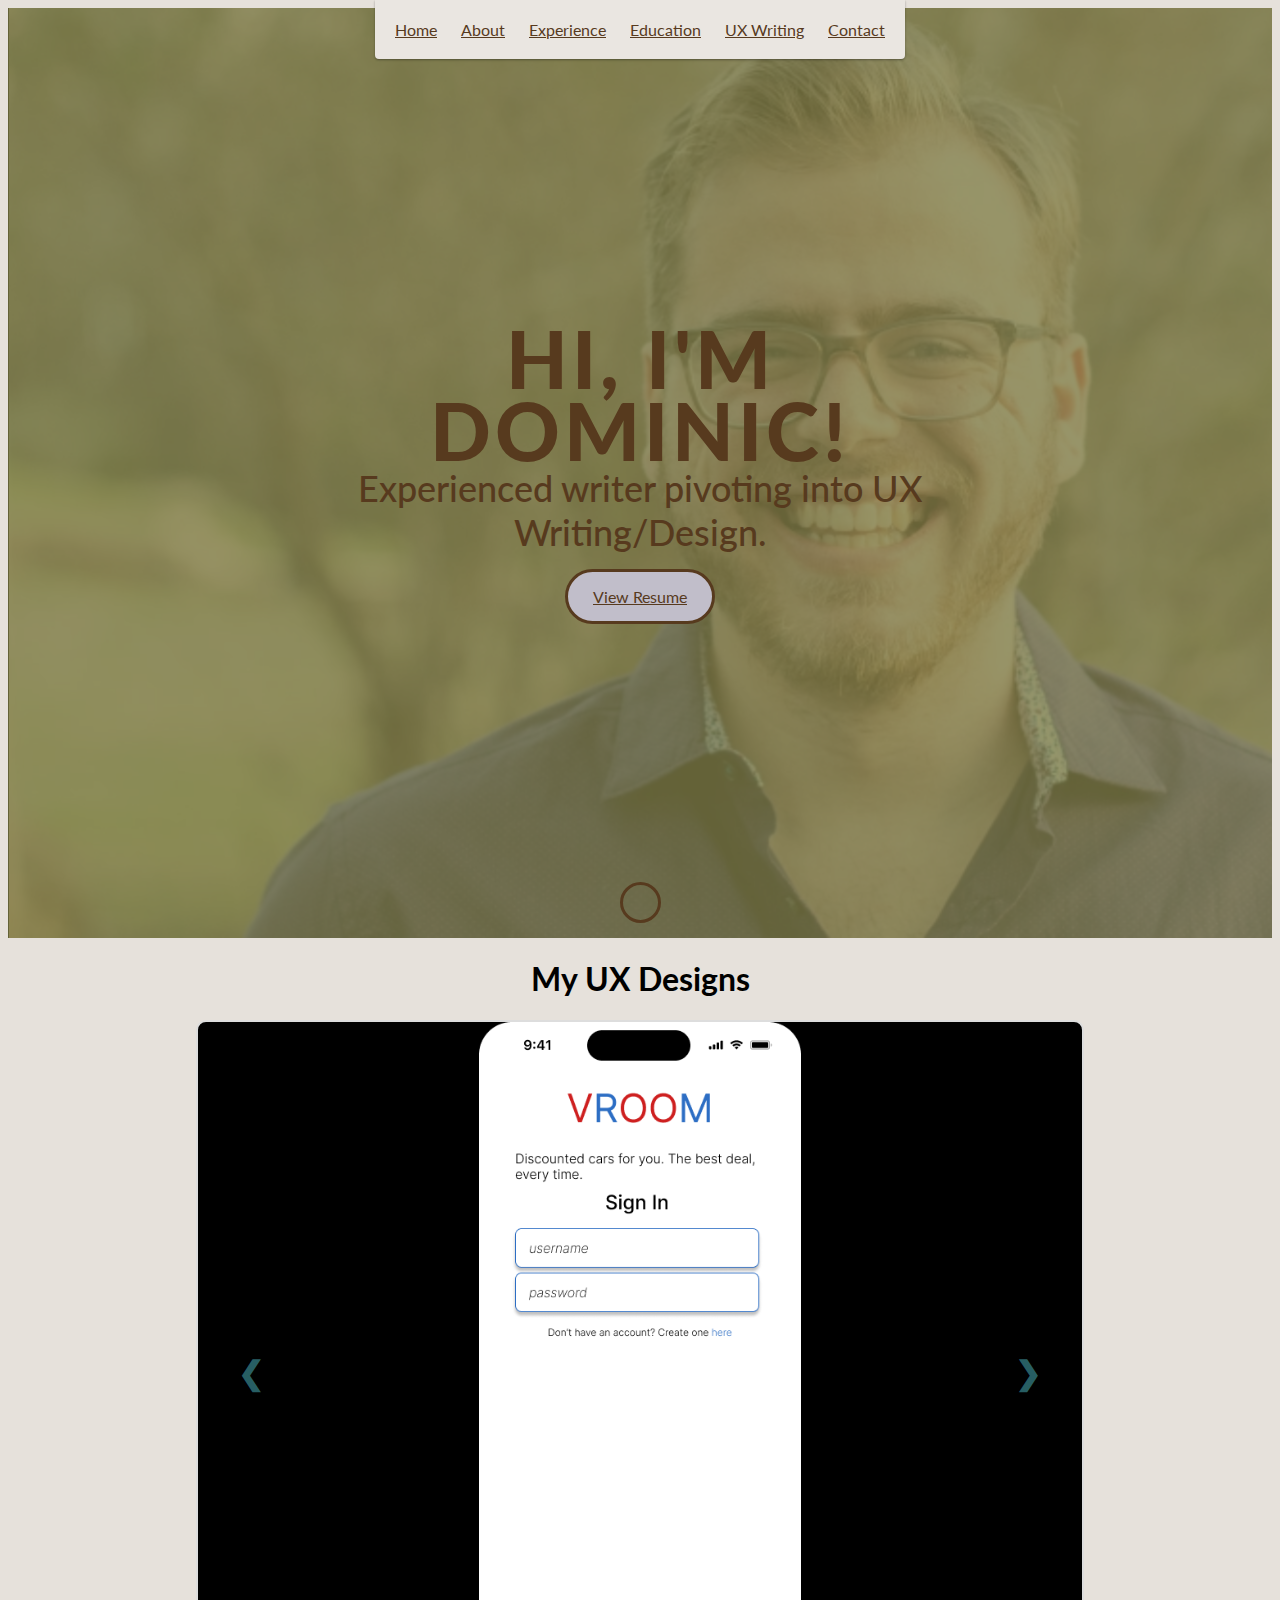
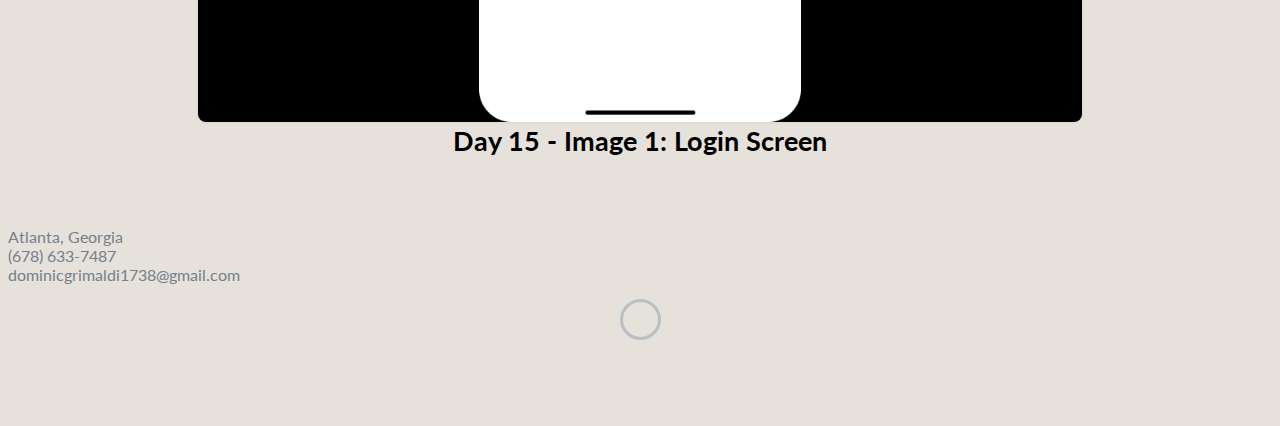
==== commit d7013c24: "Extra touches" ====
--- a/index.html
+++ b/index.html
@@ -25,22 +25,22 @@
         </div>
         <ul id="menu" class="shadow">
             <li>
-                <a href="#about">About</a>
-            </li>
-            <li>
-                <a href="#experience">Experience</a>
-            </li>
-            <li>
-                <a href="#projectsandmore">Education/Awards/Certificates</a>
-            </li>
-            <li>
-                <a href="#education">UX Writing</a>
-            </li>
-            <li>
-                <a href="#skills">Relevant Curriculum</a>
-            </li>
-            <li>
-                <a href="#contact">Contact</a>
+                <a href="index.html">Home</a>
+            </li>
+            <li>
+                <a href="aboutme.html" target="_self">About</a>
+            </li>
+            <li>
+                <a href="experience.html">Experience</a>
+            </li>
+            <li>
+                <a href="educationAwardsCerts.html">Education</a>
+            </li>
+            <li>
+                <a href="uxwritingchallenge.html">UX Writing</a>
+            </li>
+            <li>
+                <a href="contactme.html">Contact</a>
             </li>
         </ul>
     </header>
@@ -64,225 +64,107 @@
         <!-- End #lead-down -->
     </div>
     <!-- End #lead -->
-    <div id="about">
-        <h2 class="heading">About Me</h2>
-            <div class="container">
-                <p>
-                    I'm a chronic wordsmith obsessed with choosing the right word for the right situation (or button). I've had a passion for storytelling since I was little. I used this passion to complete an advanced English Degree with multiple awards. I've tutored students of all disciplines in all forms of writing, from editing and brainstorming to final drafts. </p>
-                <p>
-                    After graduating, I worked in tech recycling and as a freelance writer. These roles paid the bills, but didn't excite me. 
-                </p>
-                <p>I was laid off in March 2024. This gave me the space needed to find a career I had  real interest in. That's when I discovered UX writing, which challenged my creative and logical sides in a way nothing else did. I was hooked, and since then I've pursued mentorship and certification in the field. 
-                    I've worked on articles, manuscripts, and papers of all shapes and sizes. I've also designed mockups for several mobile and website apps. 
-                </p>
-                <div class="tooltip-container">
-                    <p><span class="tooltip-trigger" onclick="toggleTooltip()">Interests</span></p>
-                    <div class="tooltip-content" id="tooltip">
-                        <p>I enjoy reading, chances are I've devoured a new book every week. Writing comes slowly, but drafting my own novel has been a lifelong dream. </p>
-                        <p>Books are my favorite way to relax, but any well written movie or show will catch my attention (and maybe tears). </p>
-                        <p>I'm an amateur tabletop and PC gamer. It's a labor of love, not skill..</p>
-                    </div>
-                </div>
-            
-                <script>
-                    function toggleTooltip() {
-                        const tooltip = document.getElementById('tooltip');
-                        if (tooltip.style.display === 'block') {
-                            tooltip.style.display = 'none';
-                        } else {
-                            tooltip.style.display = 'block';
-                        }
-                    }
-                </script></div>
+
+    <h1 style="text-align: center;">My UX Designs</h1>
+  <div class="slideshow-container">
+    <!-- Day 1–14 images -->
+    <img src="images/slideshow/Airport Challenge.png" class="slides" alt="Day 1">
+    <img src="images/slideshow/Day 2_ Sports Promo Challenge.png" class="slides" alt="Day 2 - Sports Promo Challenge">
+    <img src="images/slideshow/Day 3_ Incorrect email.png" class="slides" alt="Day 3">
+    <img src="images/slideshow/Day 4_ Grocery App.png" class="slides" alt="Day 4">
+    <img src="images/slideshow/Day 5_ App Crash Report (1).png" class="slides" alt="Day 5">
+    <img src="images/slideshow/Day 6_ Exit Closure Warning GPS.png" class="slides" alt="Day 6">
+    <img src="images/slideshow/Day 7_ Sports Alert on Lockscreen.png" class="slides" alt="Day 7">
+    <img src="images/slideshow/Day 8_ Music App Concert Add.png" class="slides" alt="Day 8">
+    <img src="images/slideshow/Day 9_ Credit Card Update.png" class="slides" alt="Day 9">
+    <img src="images/slideshow/Day 10_ Car Website Location Share.png" class="slides" alt="Day 10">
+    <img src="images/slideshow/Day 11_ Senior SEO Web Entry.png" class="slides" alt="Day 11">
+    <img src="images/slideshow/Day 12_ Account Creation Failure.png" class="slides" alt="Day 12">
+    <img src="images/slideshow/Day 13_ Trucker App Notifcation.png" class="slides" alt="Day 13">
+    <img src="images/slideshow/Day 14_ Shopping App Crash.png" class="slides" alt="Day 14">
+
+    <!-- Day 15 sub-slideshow -->
+    <div id="day15-container">
+      <img src="images/slideshow/day15/Login.png" class="day15-slides" alt="Day 15 - Image 1">
+      <img src="images/slideshow/day15/Create Account.png" class="day15-slides" alt="Day 15 - Image 2">
+      <img src="images/slideshow/day15/Create Password.png" class="day15-slides" alt="Day 15 - Image 3">
+      <img src="images/slideshow/day15/Confirmation.png" class="day15-slides" alt="Day 15 - Image 4">
+      <img src="images/slideshow/day15/Day 15_ Final (Car App).png" class="day15-slides" alt="Day 15 - Image 5">
     </div>
-    <!-- End #about -->
-
-    <div id="experience" class="background-alt">
-        <h2 class="heading">Experience</h2>
-        <div id="experience-timeline">
-            <div data-date="May 2024 - Present">
-                <h3>Invisible People TV</h3>
-                <h4>Freelance Writing Contributor</h4>
-                <p>
-                    Invisible People TV is a nonprofit website based in California. Its goal is to spread awareness on issues causing
-                    homelessness in America. It accomplishes this through innovative storytelling, news, and advocacy
-                </p>
-                <ul>
-                    <li>
-                        <p>Draft, edit, and execute four 900-word articles per month reporting on various current news in the field.</p>
-                    </li>
-                    <li>
-                        <p>Six articles are currently written with two published, featured in Invisible People TV's weekly news roundup
-                            shared across X, LinkedIn, Facebook, and Instagram.
-                            <a href="https://invisiblepeople.tv/author/dominic-grimaldi/" target="_blank">Check it out!</a></p>
-                    </li>
-                </ul>
-            </div>
-
-            <div data-date="June 2022 - March 2024">
-                <h3>Ecycle Atlanta</h3>
-                <h4>Electronics Recycling Specialist</h4>
-                <p>
-                    Ecycle Atlanta specializes in the safe disposal of end-of-life IT equipment. Both EPA-compliant and HIPAA-certified,
-their recycling service provides a responsible solution for a company's e-waste
-                </p>
-                <ul>
-                    <li>
-                        <p>Receive, process, and recycle electronic devices utilizing specialized technical and hardware knowledge.</p>
-                    </li>
-                    <li>
-                        <p>Assist in operating a satellite office. Manage various office and warehouse tasks including receiving customers,
-                            managing inventory, and organizing the warehouse.</p>
-                    </li>
-                </ul>
-            </div>
-        </div>
-    </div>
-    <!-- End #experience -->
-
-    <div class="options background-alt" id="projectsandmore">
-        <button class="option active" data-content="content1"><h2 class="localheading">Education</h2></button>
-        <button class="option" data-content="content2"><h2 class="localheading">Awards</h2></button>
-        <button class="option" data-content="content3"><h2 class="localheading">Certificates</h2></button>
-    </div>
-    <div class="content">
-        <div id="content1" class="content-item active">
-            <div class="edit" class="background-alt">
-                <div class="container">
-                    <div class="row">
-                        <div class="education-block">
-                            <h3>University of West Georgia</h3>
-                            <span class="education-date">December 2018 - December 2022</span>
-                            <h4>Bachelor of Arts (BA), English</h4>
-                            <ul>
-                                <li>
-                                    Philosophy Minor | Certificate of Publishing and Editing | Graduated summa cum laude | Honors Distinction | GPA: 3.94 | Emerge West Leadership Program
-                                </li>
-                            </ul>
-                        </div>
-                    </div>
-                </div>
-            </div>
-        </div>
-        <div id="content2" class="content-item">
-            <div class="edit" class="background-alt">
-                <div class="container">
-                    <div class="row">
-                        <div class="education-block">
-                            <h3>President's List</h3>
-                            <span class="education-date">Fall 2020 - December 2022</span>
-                            <h4>University of West Georgia</h4>
-                            <ul>
-                                <li>
-                                    Academic honor given to students who maintain a GPA of 4.0 or higher. 
-                                </li>
-                            </ul>
-                            <a href="https://www.westga.edu/assets/about-uwg/docs/presidents-list-fall-2021.pdf" target="_blank">View Award</a>
-                        </div>
-                        <div class="education-block">
-                            <h3>Ingram Scholar</h3>
-                            <span class="education-date">Fall 2020</span>
-                            <h4>University of West Georgia</h4>
-                            <ul>
-                                <li>
-                                    Awarded to honors students with a GPA greater than 3.75, making up the top 2% of UWG academic culture. 
-                                </li>
-                            </ul>
-                            <a href="https://www.westga.edu/assets/honors/docs/ingram-scholars/ingram-2021.pdf" target="_blank">View Award</a>
-                        </div>
-                        <div class="education-block">
-                            <h3>George W. Walker Scholarship</h3>
-                            <span class="education-date">Spring 2022</span>
-                            <h4>University of West Georgia</h4>
-                            <ul>
-                                <li>
-                                    Awarded to a rising junior or senior English major who contributed significantly to the department through outstanding research such as contribution to department publications, college publications, and special programs. 
-                                </li>
-                            </ul>
-                            <a href="https://www.westga.edu/academics/chass/humanities/english/scholarships-and-awards.php#d19e424" target="_blank">View Award</a>
-                        </div>
-                    </div>
-                </div>
-            </div>
-        </div>
-        <div id="content3" class="content-item">
-            <div class="edit" class="background-alt">
-                <div class="container">
-                    <div class="row">
-                        <div class="education-block">
-                            <h3>Introduction to Technical Writing</h3>
-                            <span class="education-date">Issued Sep 2024</span>
-                            <h4>Board Infinity</h4>
-                            <ul>
-                                <li>
-                                    Craft diverse technical documents, from user manuals to API docs, while maintaining the highest ethical standards and ensuring accessibility. 
-                                </li>
-                            </ul>
-                            <a href="https://www.coursera.org/account/accomplishments/verify/1QERMEO4B7TQ" target="_blank">View Certificate</a>
-                        </div>
-                        <div class="education-block">
-                            <h3>Graphic Design</h3>
-                            <span class="education-date">Issued Sep 2024</span>
-                            <h4>University of Colorado Boulder</h4>
-                            <ul>
-                                <li>
-                                    Apply inspired design ideas to your own work. 
-                                </li>
-                            </ul>
-                            <a href="https://www.coursera.org/account/accomplishments/verify/IZ3158H76OVY" target="_blank">View Certificate</a>
-                        </div>
-                        <div class="education-block">
-                            <h3>Fundamentals of Data Analysis</h3>
-                            <span class="education-date">Issued Sep 2024</span>
-                            <h4>Google</h4>
-                            <ul>
-                                <li>
-                                    Define and explain key concepts involved in data analytics including data, data analysis, and data ecosystems.
-                                </li>
-                            </ul>
-                            <a href="https://www.coursera.org/account/accomplishments/verify/WYZECSZMS9E6" target="_blank">View Certificate</a>
-                        </div>
-                    </div>
-                </div>
-            </div>
-        </div>
-    </div>
-
-    <div id="education">
-        <h2 class="heading">UX Writing</h2>
-        <div class="choice-container">
-            <a href="uxwritingimages.html" target="_blank" class="choice-option">UX Challenge Images</a>
-            <a href="https://docs.google.com/document/d/1nW7iPIllEy_sw_ZyaxBcQRe2IUzv6-euKMZ_-V_mTjQ/edit?usp=sharing" target="_blank" class="choice-option">UX Challenge Written</a>
-            <a href="https://drive.google.com/drive/folders/1_bp38FBA75fmGbDI2MRKGm4VMb7xo07d?usp=sharing" target="_blank" class="choice-option">UX Challenge Google</a>
-          </div>
-    </div>
-    <!-- End #education -->
-
-    <div id="skills">
-        <button type="button" class="collapsible-btn heading">Relevant Curriculum</button>
-        <div class="collapsible-content">
-            <ul>
-                <li>Critical Thinking</li>
-                <li>Publishing and Editing</li>
-                <li>Research and Methodology</li>
-                <li>Technology for Editors and Writers</li>
-            </ul>
-        </div>
-    </div>
-
-    <div id="contact">
-        <h2>Get in Touch</h2>
-        <div id="contact-form">
-            <form method="POST" action="https://formspree.io/f/mzzppgqk">
-                <input type="hidden" name="_subject" value="Contact request from personal website" />
-                <input type="email" name="_replyto" placeholder="Your email" required>
-                <textarea name="message" placeholder="Your message" required></textarea>
-                <button type="submit">Send</button>
-            </form>
-        </div>
-        <!-- End #contact-form -->
-    </div>
-    <!-- End #contact -->
+
+    <a class="prev" onclick="changeSlide(-1)">&#10094;</a>
+    <a class="next" onclick="changeSlide(1)">&#10095;</a>
+  </div>
+  <div class="day-number" id="dayNumber" style="text-align: center;"></div>
+
+  <script>
+    let slideIndex = 14;
+    const slides = document.querySelectorAll(".slides, .day15-slides");
+    const dayNumber = document.getElementById("dayNumber");
+    
+    // Descriptions for each day
+    const descriptions = [
+      "Airport Challenge",
+      "Sports Promo",
+      "Incorrect Email",
+      "Grocery App",
+      "Crash Report",
+      "GPS Warning",
+      "Sports Alert",
+      "Music Concert",
+      "Credit Update",
+      "Location Share",
+      "SEO Web Entry",
+      "Account Failure",
+      "Truck Notification",
+      "Shopping Crash",
+      "Login Screen",
+      "Create Account",
+      "Create Password",
+      "Confirmation Step",
+      "Final Car App"
+    ];
+    
+    function showSlides(index) {
+      if (index >= slides.length) slideIndex = 0;
+      if (index < 0) slideIndex = slides.length - 1;
+    
+      slides.forEach(slide => (slide.style.display = "none"));
+    
+      slides[slideIndex].style.display = "block";
+    
+      updateDayNumber();
+    }
+    
+    function changeSlide(step) {
+      slideIndex += step;
+      showSlides(slideIndex);
+    }
+    
+    function updateDayNumber() {
+      let description = descriptions[slideIndex];
+      if (slideIndex < 14) {
+        dayNumber.textContent = `Day ${slideIndex + 1}: ${description}`;
+      } else {
+        dayNumber.textContent = `Day 15 - Image ${slideIndex - 14 + 1}: ${description}`;
+      }
+    }
+    
+    showSlides(slideIndex);
+    
+    document.querySelector(".prev").onclick = () => changeSlide(-1);
+    document.querySelector(".next").onclick = () => changeSlide(1);
+    
+    document.querySelectorAll(".slides, .day15-slides").forEach(image => {
+      image.style.cursor = "pointer"; // Optional: change cursor to pointer to indicate it's clickable
+        
+      image.addEventListener("click", function() {
+        // Open the image in a new tab
+        const imageUrl = image.src;
+        window.open(imageUrl, "_blank");
+      });
+    });
+  </script>
 
     <footer>
         <div class="container">
--- a/css/styles.css
+++ b/css/styles.css
@@ -9,7 +9,7 @@
     Description: This file contains all the styles associated with the page
     that don't come from third party libraries. This file gets compiled using
     Gulp and send to the /css folder which is then loaded on the page.
-*/body{font-family:'Lato', sans-serif;font-size:16px}body.active{overflow:hidden;z-index:-1}.no-js #experience-timeline>div{background:#fff;padding:10px;margin-bottom:10px;border:1px solid #dcd9d9}.no-js #experience-timeline>div h3{font-size:1.5em;font-weight:300;color:#374054;display:inline-block;margin:0}.no-js #experience-timeline>div h4{font-size:1.2em;font-weight:300;color:#7e8890;margin:0 0 15px 0}.no-js #experience-timeline>div p{color:#74808a;font-size:0.9em;margin:0}.no-js #experience-timeline:before,.no-js #experience-timeline:after{content:none}@keyframes dropHeader{0%{transform:translateY(-100%)}100%{transform:translateY(0)}}header{position:absolute;top:0;left:0;right:0;text-align:center;z-index:10;animation-name:dropHeader;animation-iteration-count:1;animation-timing-function:ease;animation-duration:0.75s}header ul{display:inline-block;background:#fff;text-align:center;padding:10px;margin:0;border-bottom-right-radius:4px;border-bottom-left-radius:4px}header li{display:inline-block}header a{display:block;color:#573a1e;padding:10px}header a:hover{color:#217dbb;text-decoration:none;background:#eee;border-radius:4px}header a:focus{color:#573a1e;text-decoration:none}header.active{display:block}header.sticky{position:fixed;z-index:999}#menu.active{display:block}#mobile-menu-open{display:none;cursor:pointer;position:fixed;right:15px;top:10px;color:#573a1e;font-size:1.5em;z-index:20;padding:0 7px;border-radius:4px;background: #eae6e1;}#mobile-menu-close{display:none;text-align:right;width:100%;background:#eae6e1;font-size:1.5em;padding-right:15px;padding-top:10px;cursor:pointer;color:#573a1e}#mobile-menu-close span{font-size:0.5em;text-transform:uppercase}#mobile-menu-close i{vertical-align:middle}footer{padding:50px 0; background: #e6e1db;}.copyright{padding-top:20px}.copyright p{margin:0;color:#74808a}.top{text-align:center}.top span{cursor:pointer;display:block;margin:15px auto 0 auto;width:35px;height:35px;border-radius:50%;border:3px solid #b9bfc4;text-align:center}.top i{color:#74808a}.social{text-align:right}.social ul{margin:5px 0 0 0;padding:0}.social li{display:inline-block;font-size:1.25em;list-style:none}.social a{display:block;color:#74808a;padding:10px}.social a:hover{color:#573a1e}.btn-rounded-white{display:inline-block;color:#573a1e;padding:15px 25px;border:3px solid #573a1e;border-radius:30px;transition:.5s ease all; background-color: #c1beca;}.btn-rounded-white:hover{background-color:#573a1e; color:#c1beca !important;text-decoration:none}.btn-rounded-white:focus{color: #fff; text-decoration: none;}.shadow{box-shadow:0 1px 3px rgba(0,0,0,0.12),0 1px 2px rgba(0,0,0,0.24); background: hsl(33, 18%, 90%);}.shadow-large{box-shadow:0 3px 6px rgba(0,0,0,0.08),0 3px 6px rgba(0,0,0,0.15)}.heading{position:relative;display:inline-block;font-size:2em;font-weight:300;margin:0 0 30px 0}.heading:after{position:absolute;content:'';top:100%;height:1px;width:50px;left:0;right:0;margin:0 auto;background:#573a1e}.background-alt{background:#e6e1db}#lead{position:relative;height:100vh;min-height:500px;max-height:1080px;background:url(../images/Dominic.PNG);background-size:cover;padding:15px;overflow:hidden}#lead-content{position:absolute;z-index:10;top:50%;left:50%;transform:translate(-50%, -50%);text-align:center}#lead-content h1,#lead-content h2{margin:0}#lead-content h1{color:#fff;font-weight:900;font-size:5em;text-transform:uppercase;letter-spacing:0.05em;line-height:0.9em}#lead-content h2{color:#a0cfee;font-weight:500;font-size:2.25em;margin-bottom:15px}#lead-overlay{position:absolute;height:100%;width:100%;top:0;right:0;bottom:0;left:0;background:rgba(33,125,187,0.8);z-index:1}#lead-down{position:absolute;left:0;right:0;width:100%;text-align:center;z-index:10;bottom:15px;color:#573a1e}#lead-down span{cursor:pointer;display:block;margin:0 auto;width:35px;height:35px;border-radius:50%;border:3px solid #573a1e;text-align:center}#lead-down i{animation:pulsate 1.5s ease;animation-iteration-count:infinite;padding-top:5px}@keyframes pulsate{0%{transform:scale(1, 1)}50%{transform:scale(1.2, 1.2)}100%{transform:scale(1, 1)}}#about{padding:50px 15px;text-align:center;border-bottom:1px solid #dcd9d9; background: #e6e1db;}#about h2{color:#374054}#experience{padding:50px 15px;text-align:center;border-bottom:1px solid #dcd9d9; background: #eae6e1;}#experience h2{color:#374054}#experience-timeline{margin:30px auto 0 auto;position:relative;max-width:1000px}#experience-timeline:before{position:absolute;content:'';top:0;bottom:0;left:303px;right:auto;height:100%;width:3px;background:#573a1e;z-index:0}#experience-timeline:after{position:absolute;content:'';width:3px;height:40px;background:#573a1e;background:linear-gradient(to bottom, #573a1e, rgba(52,152,219,0));top:100%;left:303px}.vtimeline-content{margin-left:350px;background:#fff;border:1px solid #e6e6e6;padding:15px;border-radius:3px;text-align:left}.vtimeline-content h3{font-size:1.5em;font-weight:300;color:#374054;display:inline-block;margin:0}.vtimeline-content h4{font-size:1.2em;font-weight:300;color:#7e8890;margin:0 0 15px 0}.vtimeline-content p{color:#74808a;font-size:0.9em;margin:0}.vtimeline-point{position:relative;display:block;vertical-align:top;margin-bottom:30px}.vtimeline-icon{position:relative;color:#fff;width:50px;height:50px;background:#573a1e;border-radius:50%;float:left;z-index:99;margin-left:280px}.vtimeline-icon i{display:block;font-size:2em;margin-top:10px}.vtimeline-date{width:260px;text-align:right;position:absolute;left:0;top:10px;font-weight:300;color:#374054}#education{padding:50px 15px 20px 15px;border-bottom:1px solid #dcd9d9;text-align:center; background: #eae6e1;}#education h2{color:#374054;margin-bottom:50px}.education-block{max-width:700px;margin:0 auto 30px auto;padding:15px;border:1px solid #dcd9d9;text-align:center; background: #eae6e1;}.education-block h3{font-weight:500;float:left;margin:0;color:#374054}.education-block span{color:#74808a;float:right}.education-block h4{color:#74808a;clear:both;font-weight:500;margin:0 0 15px 0}.education-block p,.education-block ul{margin:0;color:#74808a;font-size:0.9em}.education-block ul{padding:0 0 0 15px}#projects{padding:50px 15px;border-bottom:1px solid #dcd9d9;text-align:center}#projects h2{color:#374054;margin-bottom:50px}.project{position:relative;max-width:900px;margin:0 auto 30px auto;overflow:hidden;background:#fff;border-radius:4px}.project-image{float:left}.project-info{position:absolute;top:50%;transform:translateY(-50%);margin-left:300px;padding:15px}.project-info h3{font-size:1.5em;font-weight:300;color:#374054;margin:0 0 15px 0}.project-info p{color:#74808a;margin:0 0 15px 0;font-size:0.9em}.no-image .project-info{position:relative;margin:0;padding:30px 15px;transform:none}#more-projects{display:none}#skills{padding:50px 15px;text-align:center; background: #e6e1db;}#skills h2{color:#374054;margin-bottom:50px}#skills ul{display:block;margin:0 auto;padding:0;max-width:800px}#skills li{display:inline-block;margin:7px;padding:5px 10px;color:#374054;background:#e4e4ea;list-style:none;cursor:default;font-size:1.2em}#contact{padding:50px 15px;background:#7d7a45;text-align:center}#contact h2{margin:0 0 15px 0;color:#573a1e;font-weight:500}#contact-form{max-width:500px;margin:0 auto}#contact-form input,#contact-form textarea{display:block;width:100%;padding:10px;border-radius:4px;border:none;margin-bottom:10px;background:#eae6eb;color:black;transition:.5s ease all}#contact-form input::-webkit-input-placeholder,#contact-form textarea::-webkit-input-placeholder{color:black}#contact-form input:-moz-placeholder,#contact-form textarea:-moz-placeholder{color:#fff;opacity:1}#contact-form input::-moz-placeholder,#contact-form textarea::-moz-placeholder{color:#fff;opacity:1}#contact-form input:-ms-input-placeholder,#contact-form textarea:-ms-input-placeholder{color:#fff}#contact-form input:focus,#contact-form textarea:focus{outline: none;background:#e6e1db;}#contact-form textarea{height:150px;resize:none}#contact-form button{display:block;width:100%;background:#573a1e;border-radius:4px;padding:5px 10px;border:none;color:#e6e1db;font-weight:700;box-shadow:0 1px 3px rgba(0,0,0,0.12),0 1px 2px rgba(0,0,0,0.24);transition:.5s ease all}#contact-form button:hover{box-shadow:0 10px 20px rgba(0,0,0,0.19),0 6px 6px rgba(0,0,0,0.23)}.optional-section{padding:50px 15px;text-align:center;border-top:1px solid #dcd9d9}.optional-section h2{color:#374054}.optional-section-block{max-width:700px;margin:0 auto 30px auto;padding:15px;border:1px solid #dcd9d9;background:#fff;text-align:left}.optional-section-block h3{font-weight:500;margin:0 0 15px 0;color:#374054}.optional-section-block h4{color:#74808a;clear:both;font-weight:500;margin:0 0 15px 0}.optional-section-block p,.optional-section-block ul{margin:0 0 15px 0;color:#74808a;font-size:0.9em}.optional-section-block ul{padding:0 0 0 15px}@media only screen and (max-width: 750px){#experience-timeline:before,#experience-timeline:after{left:23px}.vtimeline-date{width:auto;text-align:left;position:relative;margin-bottom:15px;display:block;margin-left:70px}.vtimeline-icon{margin-left:0}.vtimeline-content{margin-left:70px}}@media only screen and (max-width: 992px){#lead{height:auto;min-height:auto;max-height:auto;padding:100px 15px}#lead-content{position:relative;transform:none;left:auto;top:auto}#lead-content h1{font-size:3em}#lead-content h2{font-size:1.75em}}@media only screen and (max-width: 768px){header{position:fixed;display:none;z-index:999;animation:none;bottom:0;height:100%}#mobile-menu-open,#mobile-menu-close{display:block}#menu{height:100%;overflow-y:auto;box-shadow:none;border-radius:0;width:100%}#menu li{display:block;margin-bottom:10px}#lead-content h1{font-size:2em}#lead-content h2{font-size:1.3em}#lead-content a{padding:10px 20px}#lead-down{display:none}.education-block h3,.education-block span{float:none}.project-image{display:none}.project-info{position:relative;margin:0;padding:30px 15px;top:auto;transform:none}footer{text-align:center}.social{text-align:center}}@media only screen and (max-width: 480px){#lead-content h1{font-size:1.5em}#lead-content h2{font-size:1em}#lead-content a{font-size:0.9em;padding:5px 10px}}
+*/body{font-family:'Lato', sans-serif;font-size:16px; background: #e6e1db;}body.active{overflow:hidden;z-index:-1}.no-js #experience-timeline>div{background:#fff;padding:10px;margin-bottom:10px;border:1px solid #dcd9d9}.no-js #experience-timeline>div h3{font-size:1.5em;font-weight:300;color:#374054;display:inline-block;margin:0}.no-js #experience-timeline>div h4{font-size:1.2em;font-weight:300;color:#7e8890;margin:0 0 15px 0}.no-js #experience-timeline>div p{color:#74808a;font-size:0.9em;margin:0}.no-js #experience-timeline:before,.no-js #experience-timeline:after{content:none}@keyframes dropHeader{0%{transform:translateY(-100%)}100%{transform:translateY(0)}}header{position:absolute;top:0;left:0;right:0;text-align:center;z-index:10;animation-name:dropHeader;animation-iteration-count:1;animation-timing-function:ease;animation-duration:0.75s}header ul{display:inline-block;background:#fff;text-align:center;padding:10px;margin:0;border-bottom-right-radius:4px;border-bottom-left-radius:4px}header li{display:inline-block}header a{display:block;color:#573a1e;padding:10px}header a:hover{color:#217dbb;text-decoration:none;background:#eee;border-radius:4px}header a:focus{color:#573a1e;text-decoration:none}header.active{display:block}header.sticky{position:fixed;z-index:999}#menu.active{display:block}#mobile-menu-open{display:none;cursor:pointer;position:fixed;right:15px;top:10px;color:#573a1e;font-size:1.5em;z-index:20;padding:0 7px;border-radius:4px;background: #eae6e1;}#mobile-menu-close{display:none;text-align:right;width:100%;background:#eae6e1;font-size:1.5em;padding-right:15px;padding-top:10px;cursor:pointer;color:#573a1e}#mobile-menu-close span{font-size:0.5em;text-transform:uppercase}#mobile-menu-close i{vertical-align:middle}footer{padding:50px 0; background: #e6e1db;}.copyright{padding-top:20px}.copyright p{margin:0;color:#74808a}.top{text-align:center}.top span{cursor:pointer;display:block;margin:15px auto 0 auto;width:35px;height:35px;border-radius:50%;border:3px solid #b9bfc4;text-align:center}.top i{color:#74808a}.social{text-align:right}.social ul{margin:5px 0 0 0;padding:0}.social li{display:inline-block;font-size:1.25em;list-style:none}.social a{display:block;color:#74808a;padding:10px}.social a:hover{color:#573a1e}.btn-rounded-white{display:inline-block;color:#573a1e;padding:15px 25px;border:3px solid #573a1e;border-radius:30px;transition:.5s ease all; background-color: #c1beca;}.btn-rounded-white:hover{background-color:#573a1e; color:#c1beca !important;text-decoration:none}.btn-rounded-white:focus{color: #fff; text-decoration: none;}.shadow{box-shadow:0 1px 3px rgba(0,0,0,0.12),0 1px 2px rgba(0,0,0,0.24); background: hsl(33, 18%, 90%);}.shadow-large{box-shadow:0 3px 6px rgba(0,0,0,0.08),0 3px 6px rgba(0,0,0,0.15)}.heading{position:relative;display:inline-block;font-size:2em;font-weight:300;margin:0 0 30px 0}.heading:after{position:absolute;content:'';top:100%;height:1px;width:50px;left:0;right:0;margin:0 auto;background:#573a1e}.background-alt{background:#e6e1db}#lead{position:relative;height:100vh;min-height:500px;max-height:1080px;background:url(../images/Dominic.PNG);background-size:cover;padding:15px;overflow:hidden}#lead-content{position:absolute;z-index:10;top:50%;left:50%;transform:translate(-50%, -50%);text-align:center}#lead-content h1,#lead-content h2{margin:0}#lead-content h1{color:#fff;font-weight:900;font-size:5em;text-transform:uppercase;letter-spacing:0.05em;line-height:0.9em}#lead-content h2{color:#a0cfee;font-weight:500;font-size:2.25em;margin-bottom:15px}#lead-overlay{position:absolute;height:100%;width:100%;top:0;right:0;bottom:0;left:0;background:rgba(125,122,69,0.8);z-index:1}#lead-down{position:absolute;left:0;right:0;width:100%;text-align:center;z-index:10;bottom:15px;color:#573a1e}#lead-down span{cursor:pointer;display:block;margin:0 auto;width:35px;height:35px;border-radius:50%;border:3px solid #573a1e;text-align:center}#lead-down i{animation:pulsate 1.5s ease;animation-iteration-count:infinite;padding-top:5px}@keyframes pulsate{0%{transform:scale(1, 1)}50%{transform:scale(1.2, 1.2)}100%{transform:scale(1, 1)}}#about{padding:12% 15px;text-align:center;border-bottom:1px solid #dcd9d9; background: #e6e1db;}#about h2{color:#374054}#experience{padding:8% 15px;text-align:center;border-bottom:1px solid #dcd9d9; background: #eae6e1;}#experience h2{color:#374054}#experience-timeline{margin:30px auto 0 auto;position:relative;max-width:1000px}#experience-timeline:before{position:absolute;content:'';top:0;bottom:0;left:303px;right:auto;height:100%;width:3px;background:#573a1e;z-index:0}#experience-timeline:after{position:absolute;content:'';width:3px;height:40px;background:#573a1e;background:linear-gradient(to bottom, #573a1e, rgba(52,152,219,0));top:100%;left:303px}.vtimeline-content{margin-left:350px;background:#fff;border:1px solid #e6e6e6;padding:15px;border-radius:3px;text-align:left}.vtimeline-content h3{font-size:1.5em;font-weight:300;color:#374054;display:inline-block;margin:0}.vtimeline-content h4{font-size:1.2em;font-weight:300;color:#7e8890;margin:0 0 15px 0}.vtimeline-content p{color:#74808a;font-size:0.9em;margin:0}.vtimeline-point{position:relative;display:block;vertical-align:top;margin-bottom:30px}.vtimeline-icon{position:relative;color:#fff;width:50px;height:50px;background:#573a1e;border-radius:50%;float:left;z-index:99;margin-left:280px}.vtimeline-icon i{display:block;font-size:2em;margin-top:10px}.vtimeline-date{width:260px;text-align:right;position:absolute;left:0;top:10px;font-weight:300;color:#374054}#education{padding:12% 15px;border-bottom:1px solid #dcd9d9;text-align:center; background: #eae6e1;}#education h2{color:#374054;margin-bottom:50px}.education-block{max-width:700px;margin:0 auto 30px auto;padding:15px;border:1px solid #dcd9d9;text-align:center; background: #eae6e1;}.education-block h3{font-weight:500;float:left;margin:0;color:#374054}.education-block span{color:#74808a;float:right}.education-block h4{color:#74808a;clear:both;font-weight:500;margin:0 0 15px 0}.education-block p,.education-block ul{margin:0;color:#74808a;font-size:0.9em}.education-block ul{padding:0 0 0 15px}#projects{padding:50px 15px;border-bottom:1px solid #dcd9d9;text-align:center}#projects h2{color:#374054;margin-bottom:50px}.project{position:relative;max-width:900px;margin:0 auto 30px auto;overflow:hidden;background:#fff;border-radius:4px}.project-image{float:left}.project-info{position:absolute;top:50%;transform:translateY(-50%);margin-left:300px;padding:15px}.project-info h3{font-size:1.5em;font-weight:300;color:#374054;margin:0 0 15px 0}.project-info p{color:#74808a;margin:0 0 15px 0;font-size:0.9em}.no-image .project-info{position:relative;margin:0;padding:30px 15px;transform:none}#more-projects{display:none}#skills{padding:20% 15px;text-align:center; background: #e6e1db;}#skills h2{color:#374054;margin-bottom:50px}#skills ul{display:block;margin:0 auto;padding:0;max-width:800px}#skills li{display:inline-block;margin:7px;padding:5px 10px;color:#374054;background:#e4e4ea;list-style:none;cursor:default;font-size:1.2em}#contact{padding:12% 15px;background:#7d7a45;text-align:center}#contact h2{margin:0 0 15px 0;color:#573a1e;font-weight:500}#contact-form{max-width:500px;margin:0 auto}#contact-form input,#contact-form textarea{display:block;width:100%;padding:10px;border-radius:4px;border:none;margin-bottom:10px;background:#eae6eb;color:black;transition:.5s ease all}#contact-form input::-webkit-input-placeholder,#contact-form textarea::-webkit-input-placeholder{color:black}#contact-form input:-moz-placeholder,#contact-form textarea:-moz-placeholder{color:#fff;opacity:1}#contact-form input::-moz-placeholder,#contact-form textarea::-moz-placeholder{color:#fff;opacity:1}#contact-form input:-ms-input-placeholder,#contact-form textarea:-ms-input-placeholder{color:#fff}#contact-form input:focus,#contact-form textarea:focus{outline: none;background:#e6e1db;}#contact-form textarea{height:150px;resize:none}#contact-form button{display:block;width:100%;background:#573a1e;border-radius:4px;padding:5px 10px;border:none;color:#e6e1db;font-weight:700;box-shadow:0 1px 3px rgba(0,0,0,0.12),0 1px 2px rgba(0,0,0,0.24);transition:.5s ease all}#contact-form button:hover{box-shadow:0 10px 20px rgba(0,0,0,0.19),0 6px 6px rgba(0,0,0,0.23)}.optional-section{padding:50px 15px;text-align:center;border-top:1px solid #dcd9d9}.optional-section h2{color:#374054}.optional-section-block{max-width:700px;margin:0 auto 30px auto;padding:15px;border:1px solid #dcd9d9;background:#fff;text-align:left}.optional-section-block h3{font-weight:500;margin:0 0 15px 0;color:#374054}.optional-section-block h4{color:#74808a;clear:both;font-weight:500;margin:0 0 15px 0}.optional-section-block p,.optional-section-block ul{margin:0 0 15px 0;color:#74808a;font-size:0.9em}.optional-section-block ul{padding:0 0 0 15px}@media only screen and (max-width: 750px){#experience-timeline:before,#experience-timeline:after{left:23px}.vtimeline-date{width:auto;text-align:left;position:relative;margin-bottom:15px;display:block;margin-left:70px}.vtimeline-icon{margin-left:0}.vtimeline-content{margin-left:70px}}@media only screen and (max-width: 992px){#lead{height:auto;min-height:auto;max-height:auto;padding:100px 15px}#lead-content{position:relative;transform:none;left:auto;top:auto}#lead-content h1{font-size:3em}#lead-content h2{font-size:1.75em}}@media only screen and (max-width: 768px){header{position:fixed;display:none;z-index:999;animation:none;bottom:0;height:100%}#mobile-menu-open,#mobile-menu-close{display:block}#menu{height:100%;overflow-y:auto;box-shadow:none;border-radius:0;width:100%}#menu li{display:block;margin-bottom:10px}#lead-content h1{font-size:2em}#lead-content h2{font-size:1.3em}#lead-content a{padding:10px 20px}#lead-down{display:none}.education-block h3,.education-block span{float:none}.project-image{display:none}.project-info{position:relative;margin:0;padding:30px 15px;top:auto;transform:none}footer{text-align:center}.social{text-align:center}}@media only screen and (max-width: 480px){#lead-content h1{font-size:1.5em}#lead-content h2{font-size:1em}#lead-content a{font-size:0.9em;padding:5px 10px}}
 
 @media (orientation:landscape){
     #backbutton {
@@ -24,7 +24,7 @@
 .options {
     display: flex;
     justify-content: space-around;
-    
+    padding: 8% 0;
 }
 
 .option {
@@ -65,19 +65,18 @@
     height: 300px;
 }
 
-.edit{padding:50px 15px;text-align:center}
+.edit{text-align:center; margin-bottom: 30%;}
 .edit h2{color:#374054;margin-bottom:50px}
 .edit ul{display:block;margin:0 auto;padding:0;max-width:800px}
-.edit li{display:inline-block;margin:7px;padding:5px 10px;color:#374054;background:#e4e4ea;list-style:none;cursor:default;font-size:1.2em}
+.edit li{display:inline-block;margin:7px;padding:5px 10px;color:#374054;list-style:none;cursor:default;font-size:1.2em}
 
 /* Collapsing content */
 .collapsible-content {
-    display: none;
     margin-top: 10px;
 }
 
 .collapsible-content ul {
-    list-style-type: none; /* Remove bullets */
+    list-style-type: none;
     padding-left: 0;
 }
 
@@ -149,22 +148,16 @@
 
   @media (orientation: portrait){
     .tooltip-content {
-        display:none;
-        width: 300%;
-        max-width: 300%;
-        position: absolute;
-        transform: translateX(-50%);
-        transform: scale(80%);
-        left: -100%;
-    }
-    .tooltip-content p {
-        max-width: -100%;
+        width: 210%;
+        white-space: normal;
+        text-align: center;
     }
     .choice-container {
         display: none;
     }
     .choice-option {
         display: block;
+        margin-top: 10% !important;
       }
 }
 
@@ -173,7 +166,7 @@
   .choice-container {
     display: block;
     text-align: center;
-    padding: 20px;
+    padding: 5% 0;
     background-color: #eae6e1;
     border-radius: 10px;
     margin: 2% auto;
@@ -181,13 +174,14 @@
 
   .choice-option {
     color: #573a1e;
+    margin: 2%;
     background-color: #c1beca;
     text-decoration: none;
     font-family: 'Arial', sans-serif;
     font-weight: bold;
     font-size: 16px;
     padding: 3% 6%;
-    border-radius: 5px;
+    border-radius: 50%;
     border: 2px solid #573a1e;
     transition: all 0.3s ease;
     box-shadow: 2px 2px 6px rgba(0, 0, 0, 0.2);
@@ -203,4 +197,65 @@
   .choice-option:active {
     transform: translateY(0);
     box-shadow: 2px 2px 6px rgba(0, 0, 0, 0.2);
-  }+  }
+
+  /* UX slideshow */
+  .slideshow-container {
+    position: relative;
+    max-width: 70%;
+    margin: auto;
+    overflow: hidden;
+    border: 2px solid #ddd;
+    border-radius: 10px;
+    background-color: #000;
+  }
+  .slides, .day15-slides {
+    margin-left: auto;
+    margin-right: auto;
+    height: 100%;
+    max-height: 700px;
+    max-width: 100%;
+    object-fit: contain;
+  }
+  .prev, .next {
+      margin: auto;
+    cursor: pointer;
+    position: absolute;
+    top: 0;
+    bottom: 0;
+    width: 10%;
+    padding: 10px;
+    color: rgba(53, 126, 133, 0.775);
+    font-weight: bold;
+    font-size: 200%;
+    border-radius: 0 3px 3px 0;
+    user-select: none;
+    display: flex;
+      align-items: center;
+      justify-content: center;
+      z-index: 2000;
+  }
+  .next {
+      right: 0;
+      border-radius: 3px 0 0 3px;
+  }
+  .prev {
+      left: 0;
+  }
+  .prev:hover, .next:hover {
+    color: white;
+    text-decoration: none;
+    background-color: rgba(53, 126, 133, 0.775);
+  }
+  .day-title {
+    margin-top: 20px;
+    font-size: 20px;
+    font-weight: bold;
+  }
+  .day-number {
+    font-size: 170%;
+    font-weight: bold;
+  }
+  /* @media (orientation: portrait) {
+  .prev, .next {
+  } */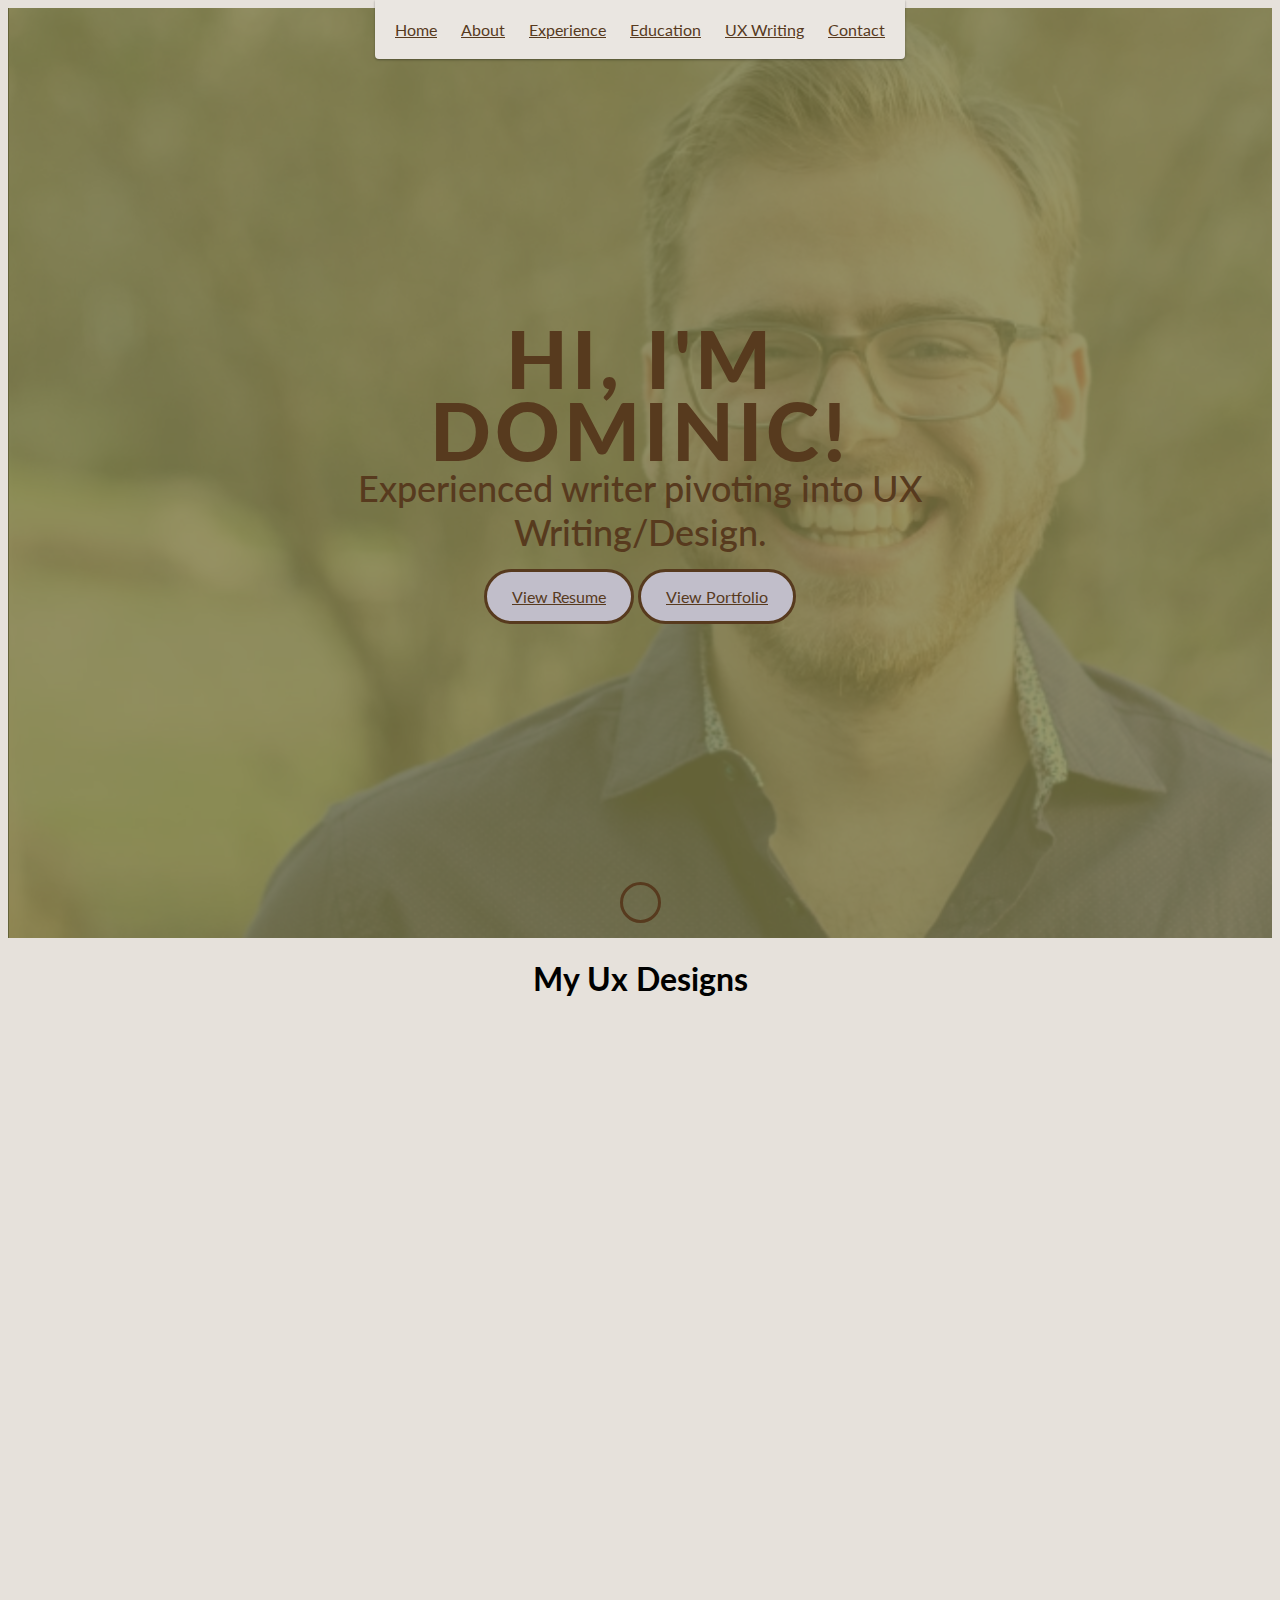
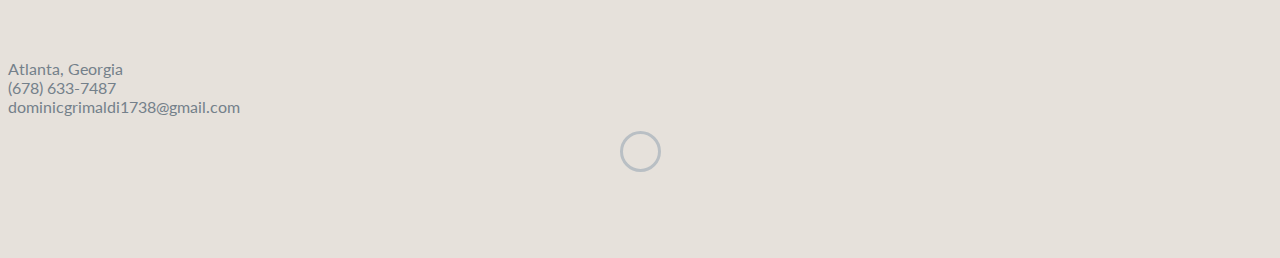
==== commit 96c4697b: ""Changing slide show to Google slides"" ====
--- a/index.html
+++ b/index.html
@@ -50,7 +50,8 @@
         <div id="lead-content">
             <h1 style="color: #573a1e;">Hi, I'm Dominic!</h1>
             <h2 style="color: #573a1e;">Experienced writer pivoting into UX Writing/Design.</h2>
-            <a href="Grimaldi_Dominic_Resume.pdf" target="_blank" class="btn-rounded-white">View Resume</a>
+            <a href="Grimaldi_Dominic Resume.pdf" target="_blank" class="btn-rounded-white">View Resume</a>
+            <a href="https://docs.google.com/presentation/d/1Kyj7JgZrsRXqqBSVIUBpqlDpzct0XVHr_pRpozZ4kIA/edit?usp=sharing" target="_blank" class="btn-rounded-white">View Portfolio</a>
         </div>
         <!-- End #lead-content -->
 
@@ -64,107 +65,8 @@
         <!-- End #lead-down -->
     </div>
     <!-- End #lead -->
-
-    <h1 style="text-align: center;">My UX Designs</h1>
-  <div class="slideshow-container">
-    <!-- Day 1–14 images -->
-    <img src="images/slideshow/Airport Challenge.png" class="slides" alt="Day 1">
-    <img src="images/slideshow/Day 2_ Sports Promo Challenge.png" class="slides" alt="Day 2 - Sports Promo Challenge">
-    <img src="images/slideshow/Day 3_ Incorrect email.png" class="slides" alt="Day 3">
-    <img src="images/slideshow/Day 4_ Grocery App.png" class="slides" alt="Day 4">
-    <img src="images/slideshow/Day 5_ App Crash Report (1).png" class="slides" alt="Day 5">
-    <img src="images/slideshow/Day 6_ Exit Closure Warning GPS.png" class="slides" alt="Day 6">
-    <img src="images/slideshow/Day 7_ Sports Alert on Lockscreen.png" class="slides" alt="Day 7">
-    <img src="images/slideshow/Day 8_ Music App Concert Add.png" class="slides" alt="Day 8">
-    <img src="images/slideshow/Day 9_ Credit Card Update.png" class="slides" alt="Day 9">
-    <img src="images/slideshow/Day 10_ Car Website Location Share.png" class="slides" alt="Day 10">
-    <img src="images/slideshow/Day 11_ Senior SEO Web Entry.png" class="slides" alt="Day 11">
-    <img src="images/slideshow/Day 12_ Account Creation Failure.png" class="slides" alt="Day 12">
-    <img src="images/slideshow/Day 13_ Trucker App Notifcation.png" class="slides" alt="Day 13">
-    <img src="images/slideshow/Day 14_ Shopping App Crash.png" class="slides" alt="Day 14">
-
-    <!-- Day 15 sub-slideshow -->
-    <div id="day15-container">
-      <img src="images/slideshow/day15/Login.png" class="day15-slides" alt="Day 15 - Image 1">
-      <img src="images/slideshow/day15/Create Account.png" class="day15-slides" alt="Day 15 - Image 2">
-      <img src="images/slideshow/day15/Create Password.png" class="day15-slides" alt="Day 15 - Image 3">
-      <img src="images/slideshow/day15/Confirmation.png" class="day15-slides" alt="Day 15 - Image 4">
-      <img src="images/slideshow/day15/Day 15_ Final (Car App).png" class="day15-slides" alt="Day 15 - Image 5">
-    </div>
-
-    <a class="prev" onclick="changeSlide(-1)">&#10094;</a>
-    <a class="next" onclick="changeSlide(1)">&#10095;</a>
-  </div>
-  <div class="day-number" id="dayNumber" style="text-align: center;"></div>
-
-  <script>
-    let slideIndex = 14;
-    const slides = document.querySelectorAll(".slides, .day15-slides");
-    const dayNumber = document.getElementById("dayNumber");
-    
-    // Descriptions for each day
-    const descriptions = [
-      "Airport Challenge",
-      "Sports Promo",
-      "Incorrect Email",
-      "Grocery App",
-      "Crash Report",
-      "GPS Warning",
-      "Sports Alert",
-      "Music Concert",
-      "Credit Update",
-      "Location Share",
-      "SEO Web Entry",
-      "Account Failure",
-      "Truck Notification",
-      "Shopping Crash",
-      "Login Screen",
-      "Create Account",
-      "Create Password",
-      "Confirmation Step",
-      "Final Car App"
-    ];
-    
-    function showSlides(index) {
-      if (index >= slides.length) slideIndex = 0;
-      if (index < 0) slideIndex = slides.length - 1;
-    
-      slides.forEach(slide => (slide.style.display = "none"));
-    
-      slides[slideIndex].style.display = "block";
-    
-      updateDayNumber();
-    }
-    
-    function changeSlide(step) {
-      slideIndex += step;
-      showSlides(slideIndex);
-    }
-    
-    function updateDayNumber() {
-      let description = descriptions[slideIndex];
-      if (slideIndex < 14) {
-        dayNumber.textContent = `Day ${slideIndex + 1}: ${description}`;
-      } else {
-        dayNumber.textContent = `Day 15 - Image ${slideIndex - 14 + 1}: ${description}`;
-      }
-    }
-    
-    showSlides(slideIndex);
-    
-    document.querySelector(".prev").onclick = () => changeSlide(-1);
-    document.querySelector(".next").onclick = () => changeSlide(1);
-    
-    document.querySelectorAll(".slides, .day15-slides").forEach(image => {
-      image.style.cursor = "pointer"; // Optional: change cursor to pointer to indicate it's clickable
-        
-      image.addEventListener("click", function() {
-        // Open the image in a new tab
-        const imageUrl = image.src;
-        window.open(imageUrl, "_blank");
-      });
-    });
-  </script>
+    <h1 style="text-align: center;">My Ux Designs</h1>
+    <iframe style="display: block; margin: auto; width: 60%;" class="iframe" src="https://docs.google.com/presentation/d/e/2PACX-1vQ-zIqRlAN5nYaX3RTqO3DoqyonO4Y0nNn514uyyFdjM8k8EKmvMPAqphh3HZTbVbifG-Mg6R3FzNyW/embed?start=false&loop=true&delayms=60000" frameborder="0" width="960" height="569" allowfullscreen="true" mozallowfullscreen="true" webkitallowfullscreen="true"></iframe>
 
     <footer>
         <div class="container">
--- a/css/styles.css
+++ b/css/styles.css
@@ -154,6 +154,8 @@
     }
     .choice-container {
         display: none;
+        width: 70%;
+        margin-left: 15% !important;
     }
     .choice-option {
         display: block;
@@ -168,8 +170,8 @@
     text-align: center;
     padding: 5% 0;
     background-color: #eae6e1;
-    border-radius: 10px;
-    margin: 2% auto;
+    margin: 0% auto;
+    margin-left: 3%;
   }
 
   .choice-option {
@@ -181,7 +183,7 @@
     font-weight: bold;
     font-size: 16px;
     padding: 3% 6%;
-    border-radius: 50%;
+    border-radius: 40px;
     border: 2px solid #573a1e;
     transition: all 0.3s ease;
     box-shadow: 2px 2px 6px rgba(0, 0, 0, 0.2);
@@ -256,6 +258,12 @@
     font-size: 170%;
     font-weight: bold;
   }
-  /* @media (orientation: portrait) {
-  .prev, .next {
-  } */+
+  /* @media (orientation: portrait) for slideshow */
+
+  @media (orientation: portrait){
+    .iframe {
+      height: 200px;
+      width: 90% !important;
+    }
+}